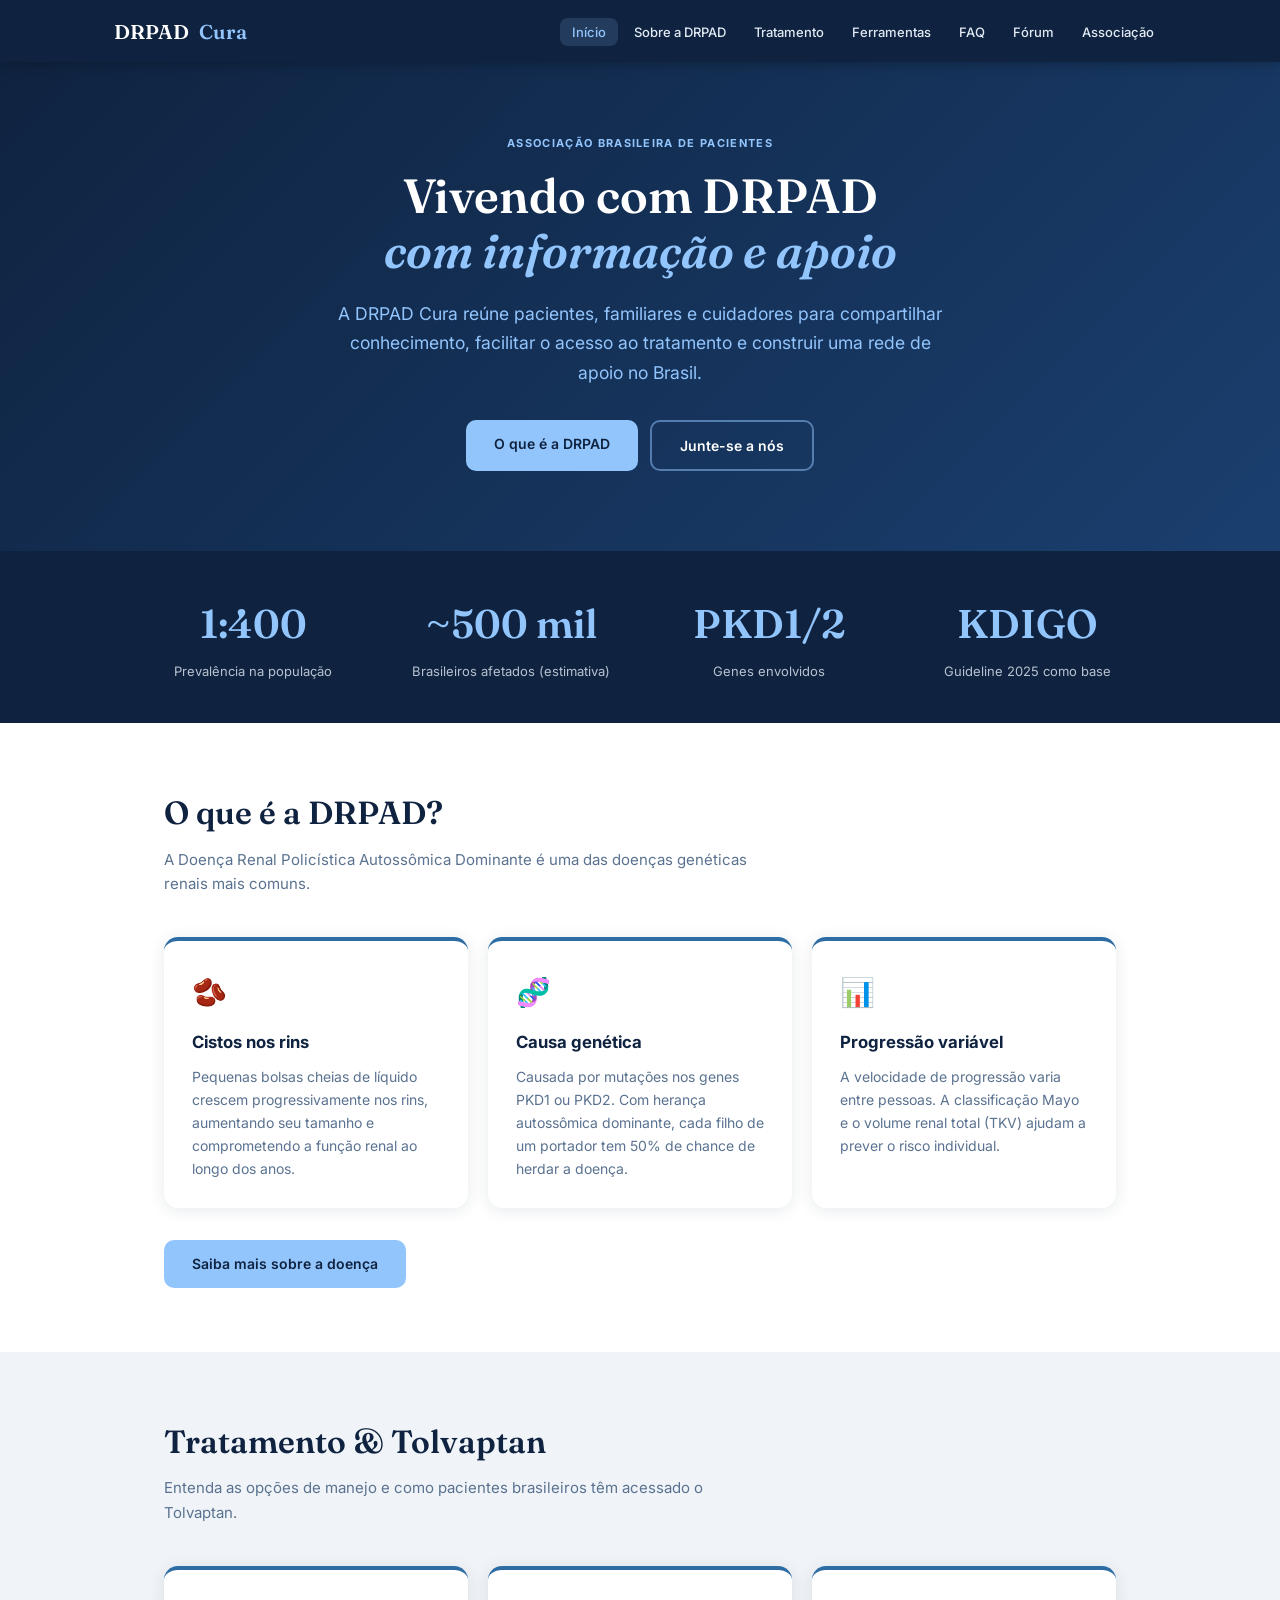
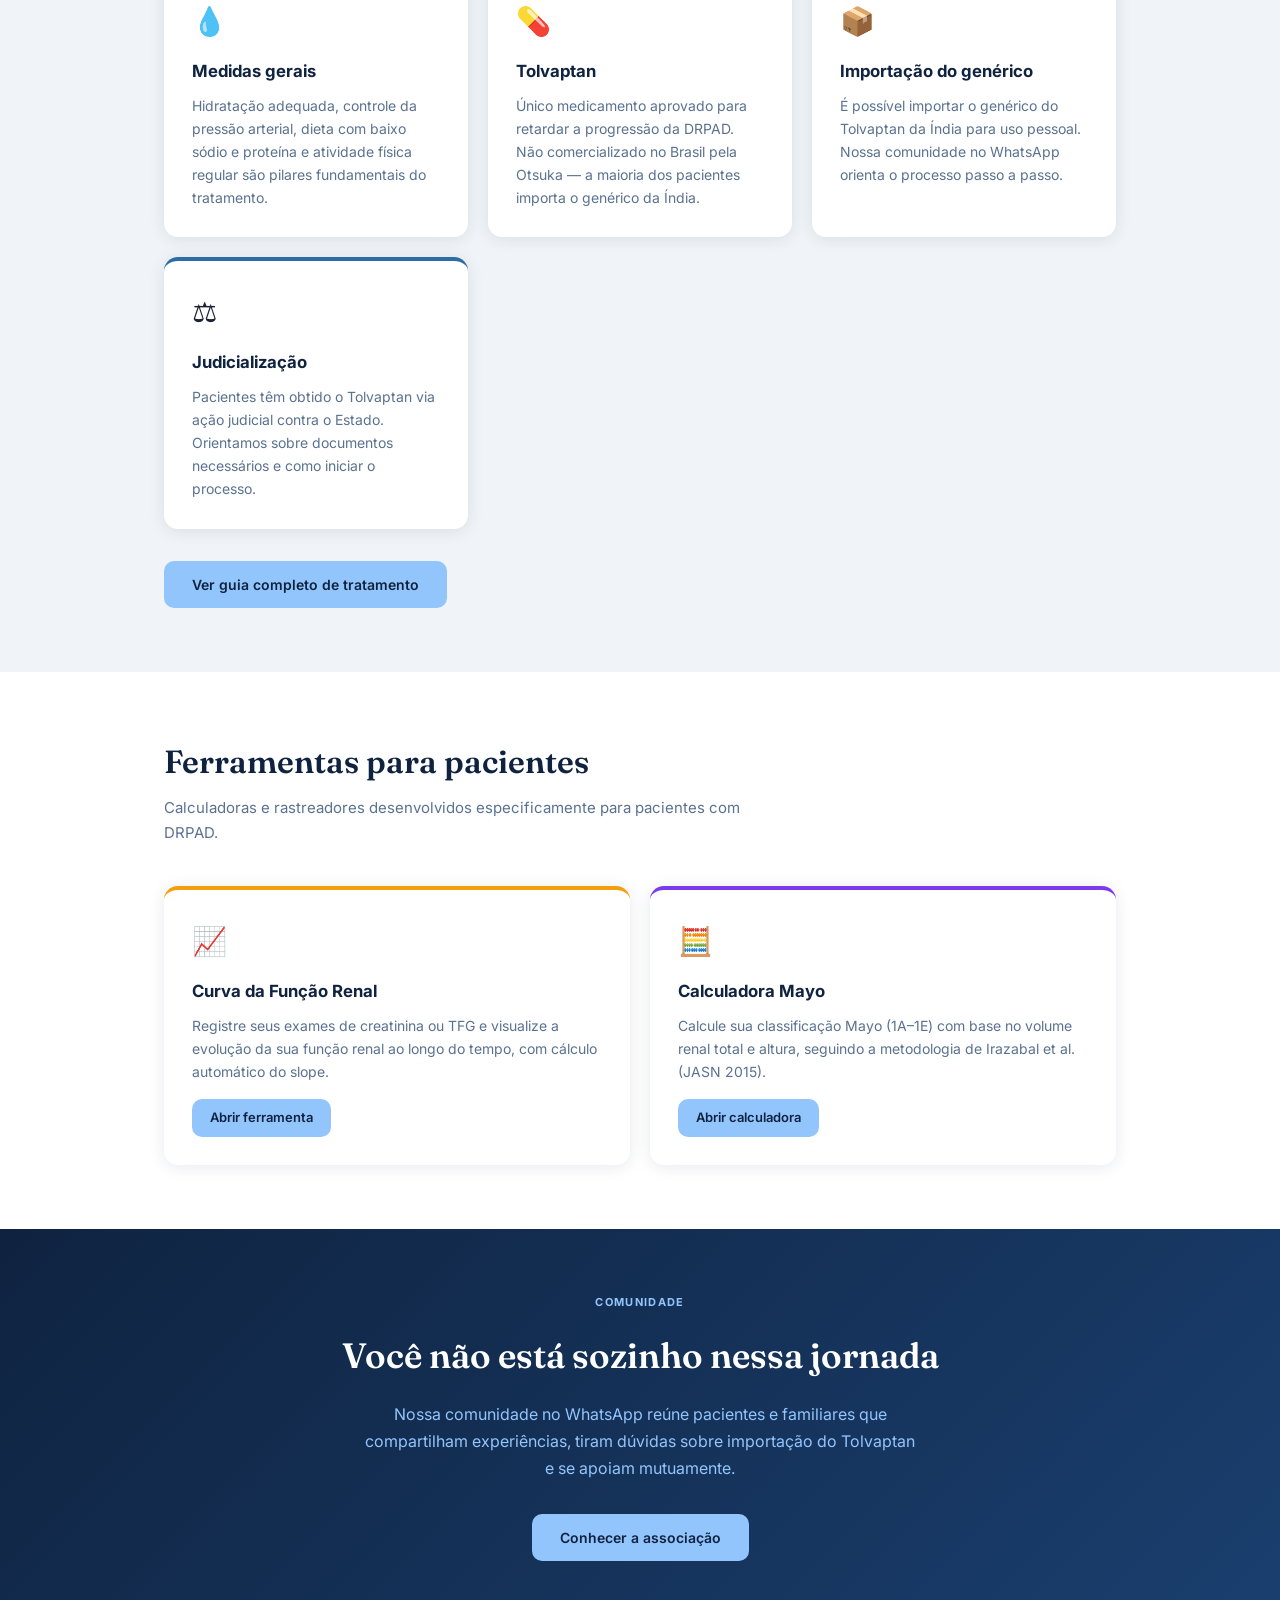
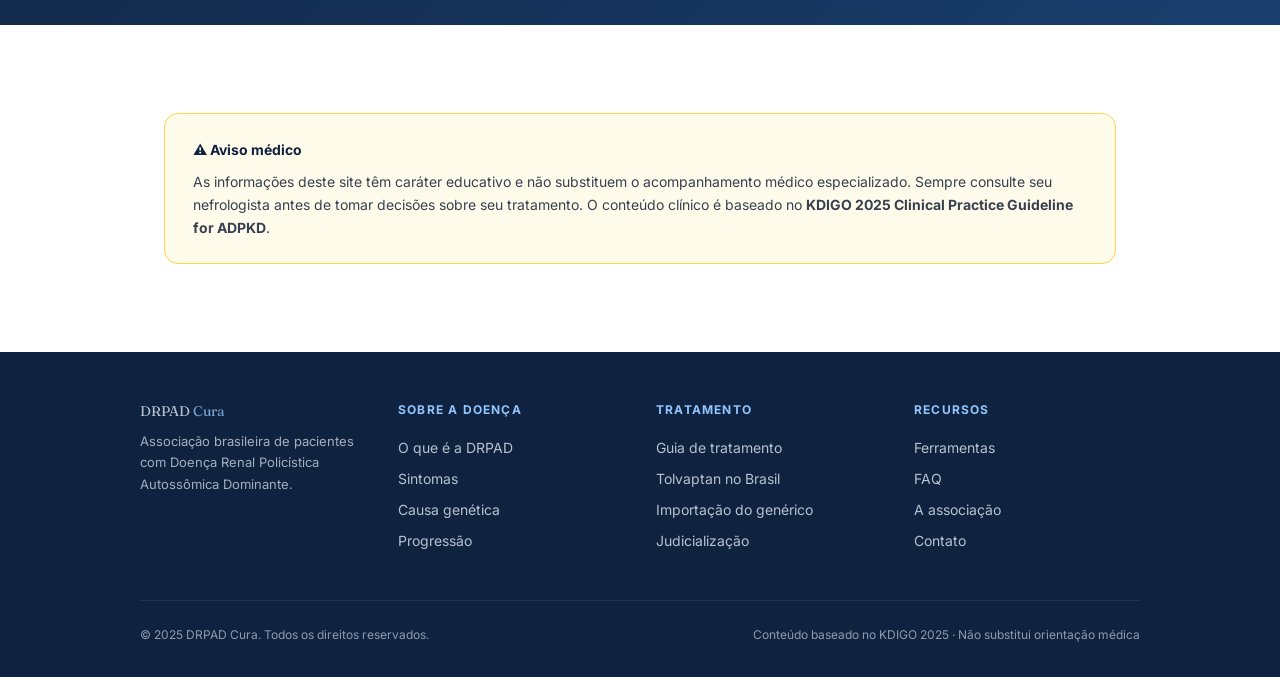
==== index.html @ ab34984b "Add files via upload" ====
<!DOCTYPE html>
<html lang="pt-BR">
<head>
  <meta charset="UTF-8">
  <meta name="viewport" content="width=device-width, initial-scale=1.0">
  <title>DRPAD Cura — Associação Brasileira de Pacientes com DRPAD</title>
  <meta name="description" content="A DRPAD Cura é uma associação de pacientes com Doença Renal Policística Autossômica Dominante. Informação, apoio e comunidade para pacientes e familiares no Brasil.">
  <link rel="stylesheet" href="css/style.css">
</head>
<body>

<nav>
  <div class="nav-inner">
    <a href="index.html" class="nav-logo">DRPAD <span>Cura</span></a>
    <button class="nav-toggle" aria-label="Menu">
      <span></span><span></span><span></span>
    </button>
    <ul class="nav-links">
      <li><a href="index.html">Início</a></li>
      <li><a href="sobre.html">Sobre a DRPAD</a></li>
      <li><a href="tratamento.html">Tratamento</a></li>
      <li><a href="ferramentas.html">Ferramentas</a></li>
      <li><a href="faq.html">FAQ</a></li>
      <li><a href="forum.html">Fórum</a></li>
      <li><a href="associacao.html">Associação</a></li>
    </ul>
  </div>
</nav>

<!-- Hero -->
<section class="hero" style="padding-bottom: 80px;">
  <div class="hero-eyebrow">Associação Brasileira de Pacientes</div>
  <h1>Vivendo com DRPAD<br><em style="font-style:italic; color: var(--sky);">com informação e apoio</em></h1>
  <p>A DRPAD Cura reúne pacientes, familiares e cuidadores para compartilhar conhecimento, facilitar o acesso ao tratamento e construir uma rede de apoio no Brasil.</p>
  <div class="hero-ctas">
    <a href="sobre.html" class="btn btn-primary">O que é a DRPAD</a>
    <a href="associacao.html" class="btn btn-outline">Junte-se a nós</a>
  </div>
</section>

<!-- Stat strip -->
<div class="stat-strip">
  <div class="stat-strip-inner">
    <div>
      <div class="stat-val">1:400</div>
      <div class="stat-label">Prevalência na população</div>
    </div>
    <div>
      <div class="stat-val">~500 mil</div>
      <div class="stat-label">Brasileiros afetados (estimativa)</div>
    </div>
    <div>
      <div class="stat-val">PKD1/2</div>
      <div class="stat-label">Genes envolvidos</div>
    </div>
    <div>
      <div class="stat-val">KDIGO</div>
      <div class="stat-label">Guideline 2025 como base</div>
    </div>
  </div>
</div>

<!-- O que é -->
<section class="section section-alt">
  <div class="container">
    <div class="section-title">O que é a DRPAD?</div>
    <p class="section-sub">A Doença Renal Policística Autossômica Dominante é uma das doenças genéticas renais mais comuns.</p>
    <div class="cards cards-3">
      <div class="card">
        <div class="card-icon">🫘</div>
        <h3>Cistos nos rins</h3>
        <p>Pequenas bolsas cheias de líquido crescem progressivamente nos rins, aumentando seu tamanho e comprometendo a função renal ao longo dos anos.</p>
      </div>
      <div class="card">
        <div class="card-icon">🧬</div>
        <h3>Causa genética</h3>
        <p>Causada por mutações nos genes PKD1 ou PKD2. Com herança autossômica dominante, cada filho de um portador tem 50% de chance de herdar a doença.</p>
      </div>
      <div class="card">
        <div class="card-icon">📊</div>
        <h3>Progressão variável</h3>
        <p>A velocidade de progressão varia entre pessoas. A classificação Mayo e o volume renal total (TKV) ajudam a prever o risco individual.</p>
      </div>
    </div>
    <div style="margin-top: 32px;">
      <a href="sobre.html" class="btn btn-primary">Saiba mais sobre a doença</a>
    </div>
  </div>
</section>

<!-- Tratamento -->
<section class="section">
  <div class="container">
    <div class="section-title">Tratamento & Tolvaptan</div>
    <p class="section-sub">Entenda as opções de manejo e como pacientes brasileiros têm acessado o Tolvaptan.</p>
    <div class="cards cards-2">
      <div class="card">
        <div class="card-icon">💧</div>
        <h3>Medidas gerais</h3>
        <p>Hidratação adequada, controle da pressão arterial, dieta com baixo sódio e proteína e atividade física regular são pilares fundamentais do tratamento.</p>
      </div>
      <div class="card">
        <div class="card-icon">💊</div>
        <h3>Tolvaptan</h3>
        <p>Único medicamento aprovado para retardar a progressão da DRPAD. Não comercializado no Brasil pela Otsuka — a maioria dos pacientes importa o genérico da Índia.</p>
      </div>
      <div class="card">
        <div class="card-icon">📦</div>
        <h3>Importação do genérico</h3>
        <p>É possível importar o genérico do Tolvaptan da Índia para uso pessoal. Nossa comunidade no WhatsApp orienta o processo passo a passo.</p>
      </div>
      <div class="card">
        <div class="card-icon">⚖️</div>
        <h3>Judicialização</h3>
        <p>Pacientes têm obtido o Tolvaptan via ação judicial contra o Estado. Orientamos sobre documentos necessários e como iniciar o processo.</p>
      </div>
    </div>
    <div style="margin-top: 32px;">
      <a href="tratamento.html" class="btn btn-primary">Ver guia completo de tratamento</a>
    </div>
  </div>
</section>

<!-- Ferramentas -->
<section class="section section-alt">
  <div class="container">
    <div class="section-title">Ferramentas para pacientes</div>
    <p class="section-sub">Calculadoras e rastreadores desenvolvidos especificamente para pacientes com DRPAD.</p>
    <div class="cards cards-2">
      <div class="card" style="border-top-color: #f59e0b;">
        <div class="card-icon">📈</div>
        <h3>Curva da Função Renal</h3>
        <p>Registre seus exames de creatinina ou TFG e visualize a evolução da sua função renal ao longo do tempo, com cálculo automático do slope.</p>
        <a href="ferramentas.html#curva-tfg" class="btn btn-primary" style="margin-top: 16px; display: inline-block; padding: 8px 18px; font-size: 13px;">Abrir ferramenta</a>
      </div>
      <div class="card" style="border-top-color: #7c3aed;">
        <div class="card-icon">🧮</div>
        <h3>Calculadora Mayo</h3>
        <p>Calcule sua classificação Mayo (1A–1E) com base no volume renal total e altura, seguindo a metodologia de Irazabal et al. (JASN 2015).</p>
        <a href="ferramentas.html#calculadora-mayo" class="btn btn-primary" style="margin-top: 16px; display: inline-block; padding: 8px 18px; font-size: 13px;">Abrir calculadora</a>
      </div>
    </div>
  </div>
</section>

<!-- CTA comunidade -->
<section class="section" style="background: linear-gradient(135deg, var(--navy) 0%, var(--blue) 100%); color: white; text-align: center;">
  <div class="container">
    <div style="font-size: 11px; font-weight: 700; letter-spacing: .12em; text-transform: uppercase; color: var(--sky); margin-bottom: 16px;">Comunidade</div>
    <h2 style="font-family:'Fraunces',serif; font-size: clamp(1.6rem,3vw,2.2rem); font-weight: 600; margin-bottom: 16px;">Você não está sozinho nessa jornada</h2>
    <p style="color: var(--sky); max-width: 560px; margin: 0 auto 32px; font-size: 1rem; line-height: 1.7;">Nossa comunidade no WhatsApp reúne pacientes e familiares que compartilham experiências, tiram dúvidas sobre importação do Tolvaptan e se apoiam mutuamente.</p>
    <a href="associacao.html" class="btn btn-primary">Conhecer a associação</a>
  </div>
</section>

<!-- Aviso importante -->
<section class="section section-alt">
  <div class="container">
    <div class="info-box warning">
      <h4>⚠️ Aviso médico</h4>
      <p>As informações deste site têm caráter educativo e não substituem o acompanhamento médico especializado. Sempre consulte seu nefrologista antes de tomar decisões sobre seu tratamento. O conteúdo clínico é baseado no <strong>KDIGO 2025 Clinical Practice Guideline for ADPKD</strong>.</p>
    </div>
  </div>
</section>

<footer>
  <div class="footer-inner">
    <div class="footer-col">
      <a href="index.html" class="footer-logo">DRPAD <span>Cura</span></a>
      <p>Associação brasileira de pacientes com Doença Renal Policística Autossômica Dominante.</p>
    </div>
    <div class="footer-col">
      <h4>Sobre a Doença</h4>
      <a href="sobre.html">O que é a DRPAD</a>
      <a href="sobre.html#sintomas">Sintomas</a>
      <a href="sobre.html#genetica">Causa genética</a>
      <a href="sobre.html#progressao">Progressão</a>
    </div>
    <div class="footer-col">
      <h4>Tratamento</h4>
      <a href="tratamento.html">Guia de tratamento</a>
      <a href="tratamento.html#tolvaptan">Tolvaptan no Brasil</a>
      <a href="tratamento.html#importacao">Importação do genérico</a>
      <a href="tratamento.html#judicializacao">Judicialização</a>
    </div>
    <div class="footer-col">
      <h4>Recursos</h4>
      <a href="ferramentas.html">Ferramentas</a>
      <a href="faq.html">FAQ</a>
      <a href="associacao.html">A associação</a>
      <a href="associacao.html#contato">Contato</a>
    </div>
  </div>
  <div class="footer-bottom">
    <span>© 2025 DRPAD Cura. Todos os direitos reservados.</span>
    <span>Conteúdo baseado no KDIGO 2025 · Não substitui orientação médica</span>
  </div>
</footer>

<script src="js/main.js"></script>
</body>
</html>
---- css/style.css ----
/* ── DRPAD Cura — Folha de estilos global ── */
@import url('https://fonts.googleapis.com/css2?family=Fraunces:ital,wght@0,300;0,600;1,300&family=Inter:wght@400;500;600;700&display=swap');

:root {
  --navy:    #0f2340;
  --blue:    #1a3f6f;
  --mid:     #2e6ca4;
  --sky:     #93c5fd;
  --light:   #e2eaf4;
  --bg:      #f0f4f8;
  --white:   #ffffff;
  --text:    #1a2332;
  --muted:   #5a7290;
  --accent:  #f59e0b;
  --green:   #16a34a;
  --red:     #dc2626;
  --radius:  14px;
  --shadow:  0 2px 16px rgba(15,35,64,.10);
}

*, *::before, *::after { box-sizing: border-box; margin: 0; padding: 0; }

html { scroll-behavior: smooth; }

body {
  font-family: 'Inter', system-ui, sans-serif;
  background: var(--bg);
  color: var(--text);
  line-height: 1.65;
  font-size: 16px;
}

/* ── Nav ── */
nav {
  background: var(--navy);
  position: sticky; top: 0; z-index: 100;
  box-shadow: 0 2px 12px rgba(0,0,0,.25);
}
.nav-inner {
  max-width: 1100px; margin: 0 auto;
  display: flex; align-items: center; justify-content: space-between;
  padding: 0 24px; height: 62px;
}
.nav-logo {
  font-family: 'Fraunces', serif;
  font-size: 1.25rem; font-weight: 600;
  color: var(--white); text-decoration: none;
  display: flex; align-items: center; gap: 10px;
}
.nav-logo span { color: var(--sky); }
.nav-links { display: flex; gap: 4px; list-style: none; }
.nav-links a {
  color: var(--light); text-decoration: none;
  font-size: 13px; font-weight: 500;
  padding: 6px 12px; border-radius: 8px;
  transition: background .15s, color .15s;
}
.nav-links a:hover, .nav-links a.active {
  background: rgba(147,197,253,.15); color: var(--sky);
}
.nav-toggle { display: none; background: none; border: none; cursor: pointer; padding: 4px; }
.nav-toggle span {
  display: block; width: 24px; height: 2px;
  background: var(--white); margin: 5px 0;
  transition: all .2s;
}

/* ── Page hero ── */
.hero {
  background: linear-gradient(135deg, var(--navy) 0%, var(--blue) 100%);
  color: var(--white);
  padding: 72px 24px 64px;
  text-align: center;
}
.hero-eyebrow {
  font-size: 11px; font-weight: 700;
  letter-spacing: .12em; text-transform: uppercase;
  color: var(--sky); margin-bottom: 16px;
}
.hero h1 {
  font-family: 'Fraunces', serif;
  font-size: clamp(2rem, 5vw, 3rem);
  font-weight: 600; line-height: 1.15;
  margin-bottom: 20px;
}
.hero p {
  font-size: 1.1rem; color: var(--sky);
  max-width: 620px; margin: 0 auto 32px;
  line-height: 1.7;
}
.hero-ctas { display: flex; gap: 12px; justify-content: center; flex-wrap: wrap; }

/* ── Buttons ── */
.btn {
  display: inline-block; text-decoration: none;
  padding: 12px 28px; border-radius: 10px;
  font-size: 14px; font-weight: 600;
  transition: transform .15s, box-shadow .15s;
  cursor: pointer; border: none;
}
.btn:hover { transform: translateY(-2px); box-shadow: 0 6px 20px rgba(0,0,0,.18); }
.btn-primary { background: var(--sky); color: var(--navy); }
.btn-outline { background: transparent; color: var(--white); border: 2px solid rgba(147,197,253,.5); }
.btn-outline:hover { border-color: var(--sky); color: var(--sky); }

/* ── Container ── */
.container { max-width: 1000px; margin: 0 auto; padding: 0 24px; }
.section { padding: 64px 0; }
.section-alt { background: var(--white); }

/* ── Section title ── */
.section-title {
  font-family: 'Fraunces', serif;
  font-size: clamp(1.5rem, 3vw, 2rem);
  font-weight: 600; color: var(--navy);
  margin-bottom: 8px;
}
.section-sub {
  color: var(--muted); font-size: 15px;
  margin-bottom: 40px; max-width: 600px;
}

/* ── Cards grid ── */
.cards { display: grid; gap: 20px; }
.cards-2 { grid-template-columns: repeat(auto-fit, minmax(280px, 1fr)); }
.cards-3 { grid-template-columns: repeat(auto-fit, minmax(260px, 1fr)); }

.card {
  background: var(--white); border-radius: var(--radius);
  padding: 28px; box-shadow: var(--shadow);
  border-top: 4px solid var(--mid);
  transition: transform .15s, box-shadow .15s;
}
.card:hover { transform: translateY(-3px); box-shadow: 0 8px 28px rgba(15,35,64,.13); }
.card-icon { font-size: 28px; margin-bottom: 14px; }
.card h3 { font-size: 1.05rem; font-weight: 700; color: var(--navy); margin-bottom: 8px; }
.card p { font-size: 14px; color: var(--muted); line-height: 1.65; }

/* ── Info box ── */
.info-box {
  background: #eff6ff; border: 1.5px solid #bfdbfe;
  border-radius: var(--radius); padding: 24px 28px;
  margin: 24px 0;
}
.info-box.warning { background: #fffbeb; border-color: #fcd34d; }
.info-box.success { background: #f0fdf4; border-color: #86efac; }
.info-box h4 { font-size: 14px; font-weight: 700; color: var(--navy); margin-bottom: 8px; }
.info-box p, .info-box li { font-size: 14px; color: #374151; line-height: 1.65; }
.info-box ul { padding-left: 20px; }
.info-box li { margin-bottom: 4px; }

/* ── Prose ── */
.prose h2 {
  font-family: 'Fraunces', serif;
  font-size: 1.4rem; color: var(--navy);
  margin: 40px 0 12px; font-weight: 600;
}
.prose h3 { font-size: 1.05rem; font-weight: 700; color: var(--navy); margin: 28px 0 8px; }
.prose p { font-size: 15px; color: #374151; margin-bottom: 16px; line-height: 1.75; }
.prose ul, .prose ol { padding-left: 24px; margin-bottom: 16px; }
.prose li { font-size: 15px; color: #374151; margin-bottom: 6px; line-height: 1.65; }
.prose a { color: var(--mid); }
.prose strong { color: var(--navy); }

/* ── Badge ── */
.badge {
  display: inline-block; padding: 3px 10px; border-radius: 20px;
  font-size: 11px; font-weight: 700; letter-spacing: .06em;
  text-transform: uppercase; margin-left: 6px;
}
.badge-tech { background: #e0e7ff; color: #3730a3; }
.badge-kdigo { background: #fef9c3; color: #713f12; }

/* ── Iframe container ── */
.iframe-wrap {
  border-radius: var(--radius); overflow: hidden;
  box-shadow: var(--shadow); border: 1.5px solid var(--light);
  margin: 24px 0;
}
.iframe-wrap iframe { display: block; width: 100%; border: none; }

/* ── FAQ ── */
.faq-item {
  background: var(--white); border-radius: var(--radius);
  box-shadow: var(--shadow); margin-bottom: 12px;
  overflow: hidden;
}
.faq-q {
  width: 100%; background: none; border: none; cursor: pointer;
  padding: 20px 24px; text-align: left;
  display: flex; justify-content: space-between; align-items: center;
  font-size: 15px; font-weight: 600; color: var(--navy);
  gap: 12px;
}
.faq-q:hover { background: var(--bg); }
.faq-icon { font-size: 20px; color: var(--mid); flex-shrink: 0; transition: transform .2s; }
.faq-a {
  padding: 0 24px; max-height: 0; overflow: hidden;
  transition: max-height .3s ease, padding .3s;
  font-size: 14px; color: #374151; line-height: 1.75;
}
.faq-item.open .faq-a { max-height: 400px; padding: 0 24px 20px; }
.faq-item.open .faq-icon { transform: rotate(45deg); }

/* ── Contact form ── */
.form-group { margin-bottom: 18px; }
.form-group label { display: block; font-size: 13px; font-weight: 600; color: var(--muted); margin-bottom: 6px; }
.form-group input, .form-group textarea, .form-group select {
  width: 100%; padding: 10px 14px;
  border: 1.5px solid var(--light); border-radius: 10px;
  font-size: 14px; color: var(--text); background: var(--white);
  font-family: inherit; outline: none;
  transition: border-color .15s;
}
.form-group input:focus, .form-group textarea:focus { border-color: var(--mid); }
.form-group textarea { resize: vertical; min-height: 120px; }

/* ── Footer ── */
footer {
  background: var(--navy); color: var(--light);
  padding: 48px 24px 32px;
}
.footer-inner {
  max-width: 1000px; margin: 0 auto;
  display: grid; grid-template-columns: repeat(auto-fit, minmax(200px,1fr));
  gap: 32px; margin-bottom: 40px;
}
.footer-col h4 {
  font-size: 12px; font-weight: 700; letter-spacing: .1em;
  text-transform: uppercase; color: var(--sky); margin-bottom: 16px;
}
.footer-col a {
  display: block; color: var(--light); text-decoration: none;
  font-size: 14px; margin-bottom: 8px; opacity: .8;
  transition: opacity .15s;
}
.footer-col a:hover { opacity: 1; color: var(--sky); }
.footer-col p { font-size: 13px; opacity: .7; line-height: 1.65; }
.footer-bottom {
  max-width: 1000px; margin: 0 auto;
  border-top: 1px solid rgba(147,197,253,.15);
  padding-top: 24px;
  display: flex; justify-content: space-between; align-items: center;
  flex-wrap: wrap; gap: 12px;
  font-size: 12px; opacity: .6;
}
.footer-logo {
  font-family: 'Fraunces', serif; font-size: 1.1rem;
  color: var(--white); margin-bottom: 10px; display: block;
}
.footer-logo span { color: var(--sky); }

/* ── Stat strip ── */
.stat-strip {
  background: var(--navy); color: var(--white);
  padding: 40px 24px;
}
.stat-strip-inner {
  max-width: 1000px; margin: 0 auto;
  display: grid; grid-template-columns: repeat(auto-fit, minmax(160px,1fr));
  gap: 32px; text-align: center;
}
.stat-val { font-family: 'Fraunces', serif; font-size: 2.5rem; font-weight: 600; color: var(--sky); }
.stat-label { font-size: 13px; color: var(--light); opacity: .8; margin-top: 4px; }

/* ── Responsive ── */
@media (max-width: 700px) {
  .nav-links { display: none; flex-direction: column; position: absolute; top: 62px; left: 0; right: 0; background: var(--navy); padding: 16px; gap: 4px; }
  .nav-links.open { display: flex; }
  .nav-toggle { display: block; }
  .hero { padding: 48px 20px 40px; }
  .section { padding: 48px 0; }
  .footer-bottom { flex-direction: column; text-align: center; }
}
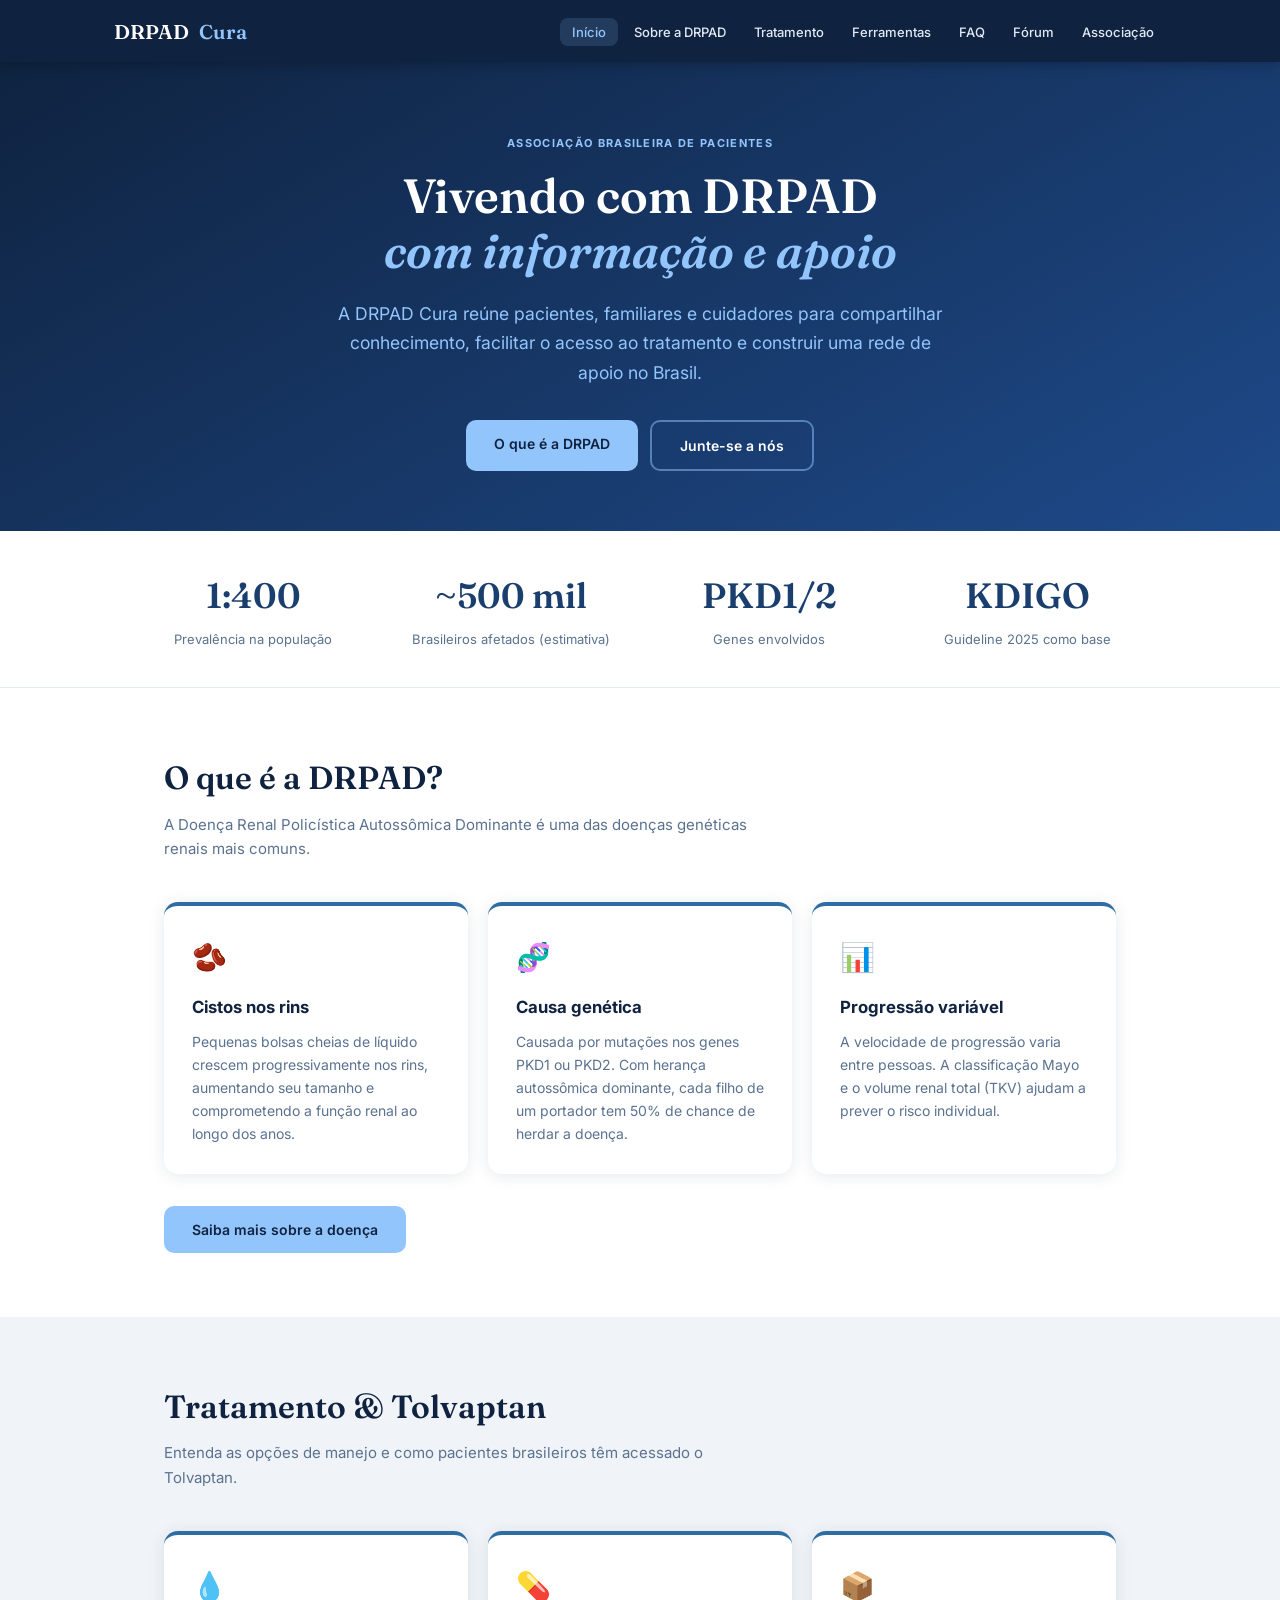
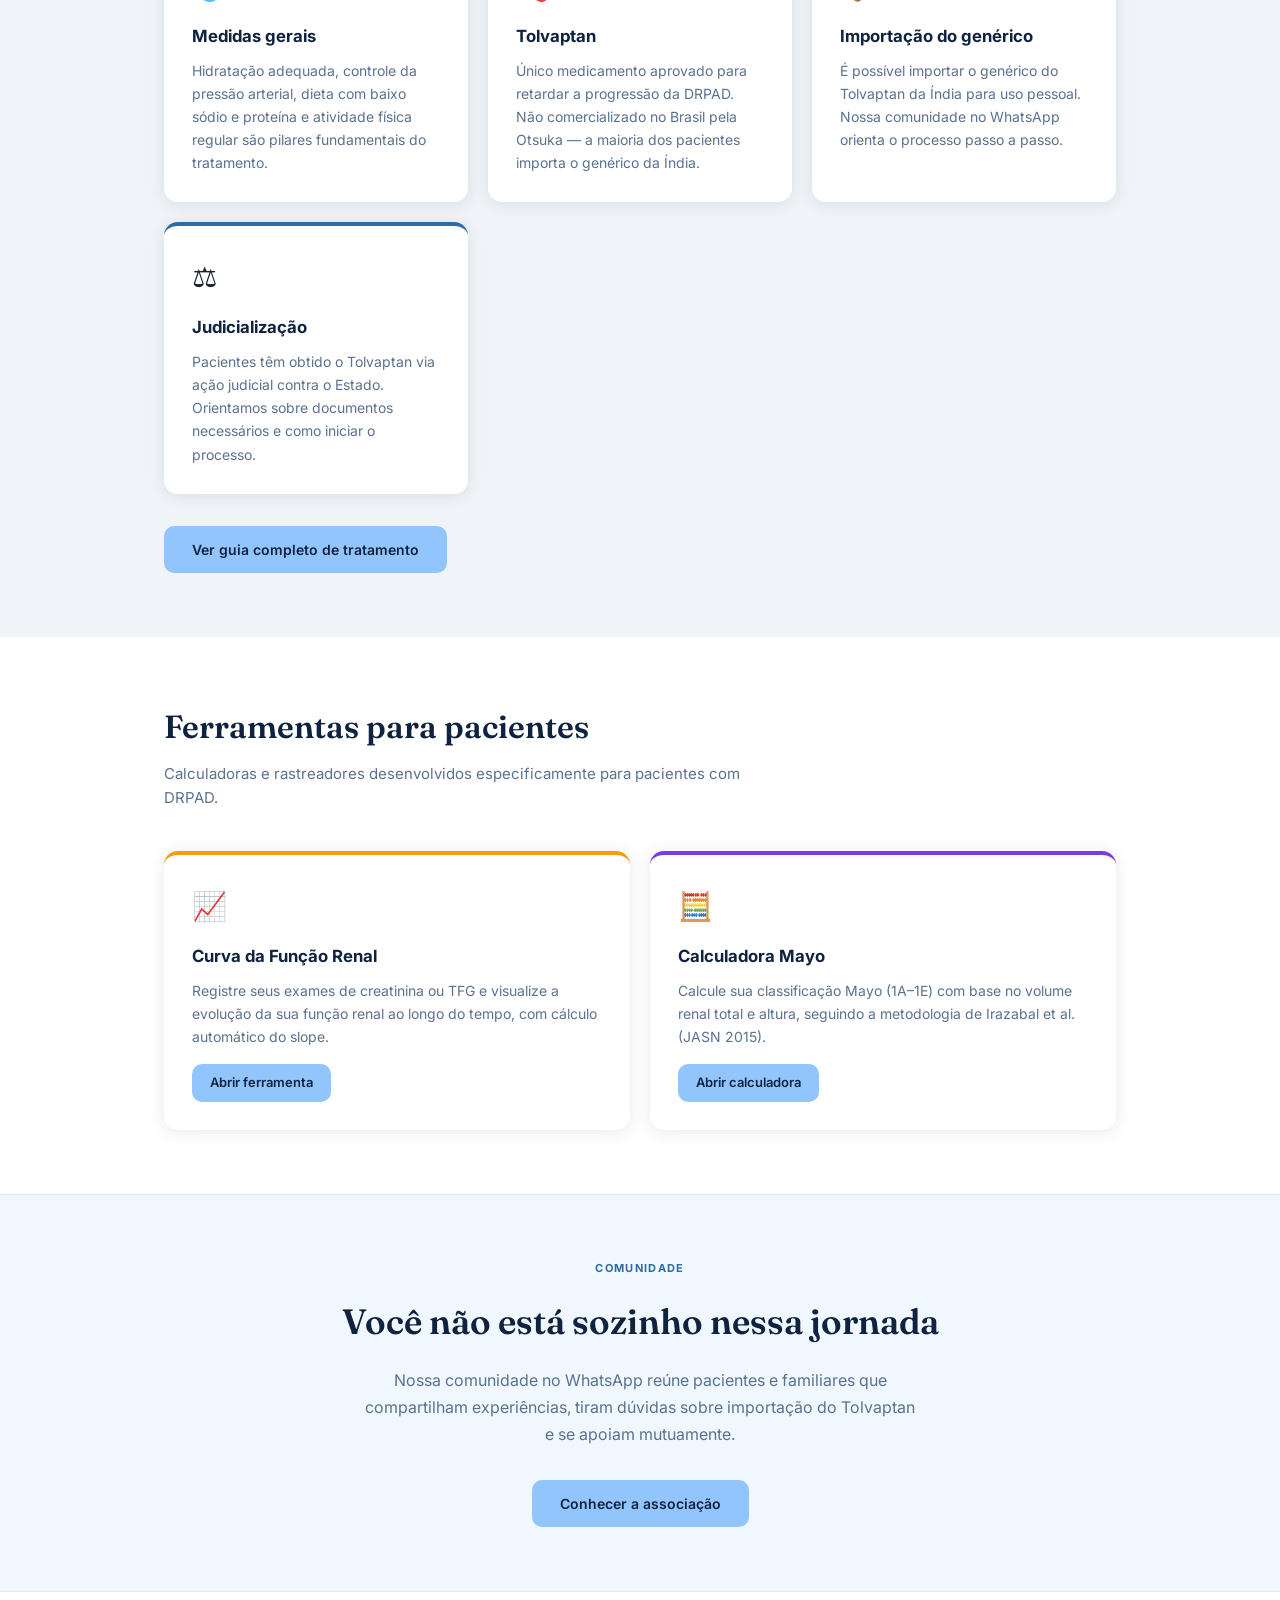
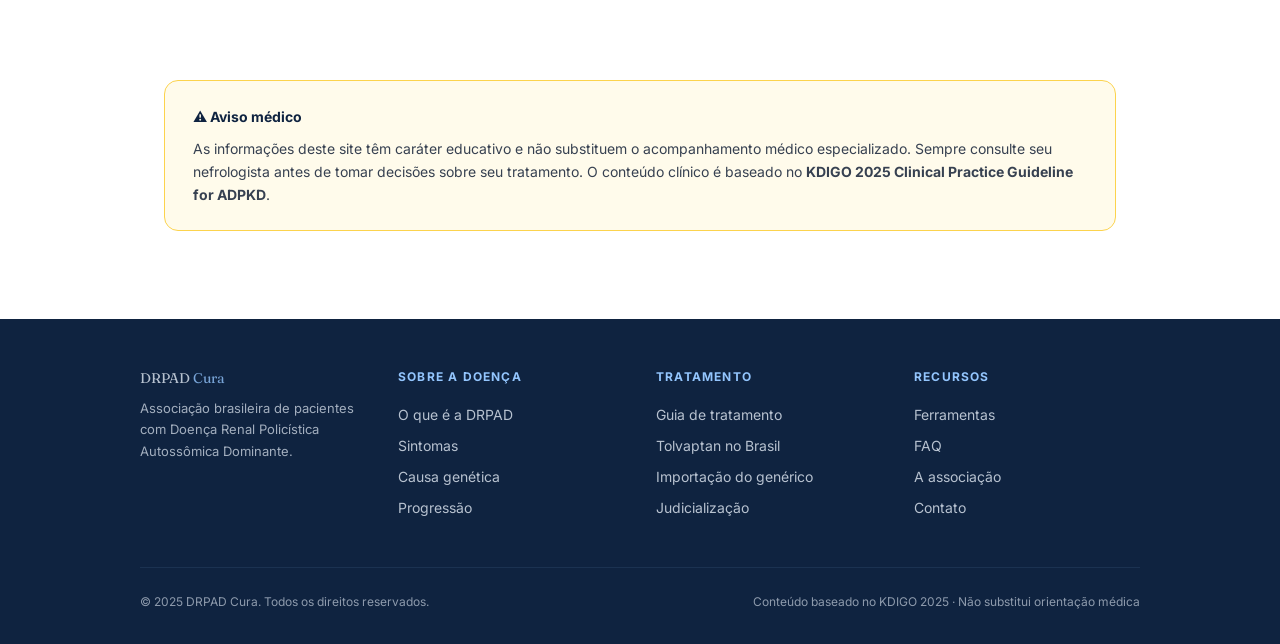
==== commit 0b444a44: "Add files via upload" ====
--- a/index.html
+++ b/index.html
@@ -2,6 +2,8 @@
 <html lang="pt-BR">
 <head>
   <meta charset="UTF-8">
+  <link rel="icon" href="data:image/svg+xml,<svg xmlns='http://www.w3.org/2000/svg' viewBox='0 0 100 100'><text y='.9em' font-size='90'>❤️</text></svg>">
+  <link rel="icon" href="data:image/svg+xml,<svg xmlns='http://www.w3.org/2000/svg' viewBox='0 0 100 100'><text y='.9em' font-size='90'>❤️</text></svg>">
   <meta name="viewport" content="width=device-width, initial-scale=1.0">
   <title>DRPAD Cura — Associação Brasileira de Pacientes com DRPAD</title>
   <meta name="description" content="A DRPAD Cura é uma associação de pacientes com Doença Renal Policística Autossômica Dominante. Informação, apoio e comunidade para pacientes e familiares no Brasil.">
@@ -28,7 +30,7 @@
 </nav>
 
 <!-- Hero -->
-<section class="hero" style="padding-bottom: 80px;">
+<section class="hero" style="padding-bottom: 60px; background: linear-gradient(150deg, #0f2340 0%, #1e4a8a 100%);">
   <div class="hero-eyebrow">Associação Brasileira de Pacientes</div>
   <h1>Vivendo com DRPAD<br><em style="font-style:italic; color: var(--sky);">com informação e apoio</em></h1>
   <p>A DRPAD Cura reúne pacientes, familiares e cuidadores para compartilhar conhecimento, facilitar o acesso ao tratamento e construir uma rede de apoio no Brasil.</p>
@@ -39,23 +41,23 @@
 </section>
 
 <!-- Stat strip -->
-<div class="stat-strip">
+<div style="background: white; border-bottom: 1px solid var(--light); padding: 36px 24px;">
   <div class="stat-strip-inner">
-    <div>
-      <div class="stat-val">1:400</div>
-      <div class="stat-label">Prevalência na população</div>
-    </div>
-    <div>
-      <div class="stat-val">~500 mil</div>
-      <div class="stat-label">Brasileiros afetados (estimativa)</div>
-    </div>
-    <div>
-      <div class="stat-val">PKD1/2</div>
-      <div class="stat-label">Genes envolvidos</div>
-    </div>
-    <div>
-      <div class="stat-val">KDIGO</div>
-      <div class="stat-label">Guideline 2025 como base</div>
+    <div style="text-align:center;">
+      <div style="font-family:'Fraunces',serif; font-size:2.2rem; font-weight:600; color:var(--blue);">1:400</div>
+      <div style="font-size:13px; color:var(--muted); margin-top:4px;">Prevalência na população</div>
+    </div>
+    <div style="text-align:center;">
+      <div style="font-family:'Fraunces',serif; font-size:2.2rem; font-weight:600; color:var(--blue);">~500 mil</div>
+      <div style="font-size:13px; color:var(--muted); margin-top:4px;">Brasileiros afetados (estimativa)</div>
+    </div>
+    <div style="text-align:center;">
+      <div style="font-family:'Fraunces',serif; font-size:2.2rem; font-weight:600; color:var(--blue);">PKD1/2</div>
+      <div style="font-size:13px; color:var(--muted); margin-top:4px;">Genes envolvidos</div>
+    </div>
+    <div style="text-align:center;">
+      <div style="font-family:'Fraunces',serif; font-size:2.2rem; font-weight:600; color:var(--blue);">KDIGO</div>
+      <div style="font-size:13px; color:var(--muted); margin-top:4px;">Guideline 2025 como base</div>
     </div>
   </div>
 </div>
@@ -144,11 +146,11 @@
 </section>
 
 <!-- CTA comunidade -->
-<section class="section" style="background: linear-gradient(135deg, var(--navy) 0%, var(--blue) 100%); color: white; text-align: center;">
-  <div class="container">
-    <div style="font-size: 11px; font-weight: 700; letter-spacing: .12em; text-transform: uppercase; color: var(--sky); margin-bottom: 16px;">Comunidade</div>
-    <h2 style="font-family:'Fraunces',serif; font-size: clamp(1.6rem,3vw,2.2rem); font-weight: 600; margin-bottom: 16px;">Você não está sozinho nessa jornada</h2>
-    <p style="color: var(--sky); max-width: 560px; margin: 0 auto 32px; font-size: 1rem; line-height: 1.7;">Nossa comunidade no WhatsApp reúne pacientes e familiares que compartilham experiências, tiram dúvidas sobre importação do Tolvaptan e se apoiam mutuamente.</p>
+<section class="section" style="background: #f0f7ff; border-top: 1px solid #dbeafe; border-bottom: 1px solid #dbeafe; text-align: center;">
+  <div class="container">
+    <div style="font-size: 11px; font-weight: 700; letter-spacing: .12em; text-transform: uppercase; color: var(--mid); margin-bottom: 16px;">Comunidade</div>
+    <h2 style="font-family:'Fraunces',serif; font-size: clamp(1.6rem,3vw,2.2rem); font-weight: 600; margin-bottom: 16px; color: var(--navy);">Você não está sozinho nessa jornada</h2>
+    <p style="color: var(--muted); max-width: 560px; margin: 0 auto 32px; font-size: 1rem; line-height: 1.7;">Nossa comunidade no WhatsApp reúne pacientes e familiares que compartilham experiências, tiram dúvidas sobre importação do Tolvaptan e se apoiam mutuamente.</p>
     <a href="associacao.html" class="btn btn-primary">Conhecer a associação</a>
   </div>
 </section>
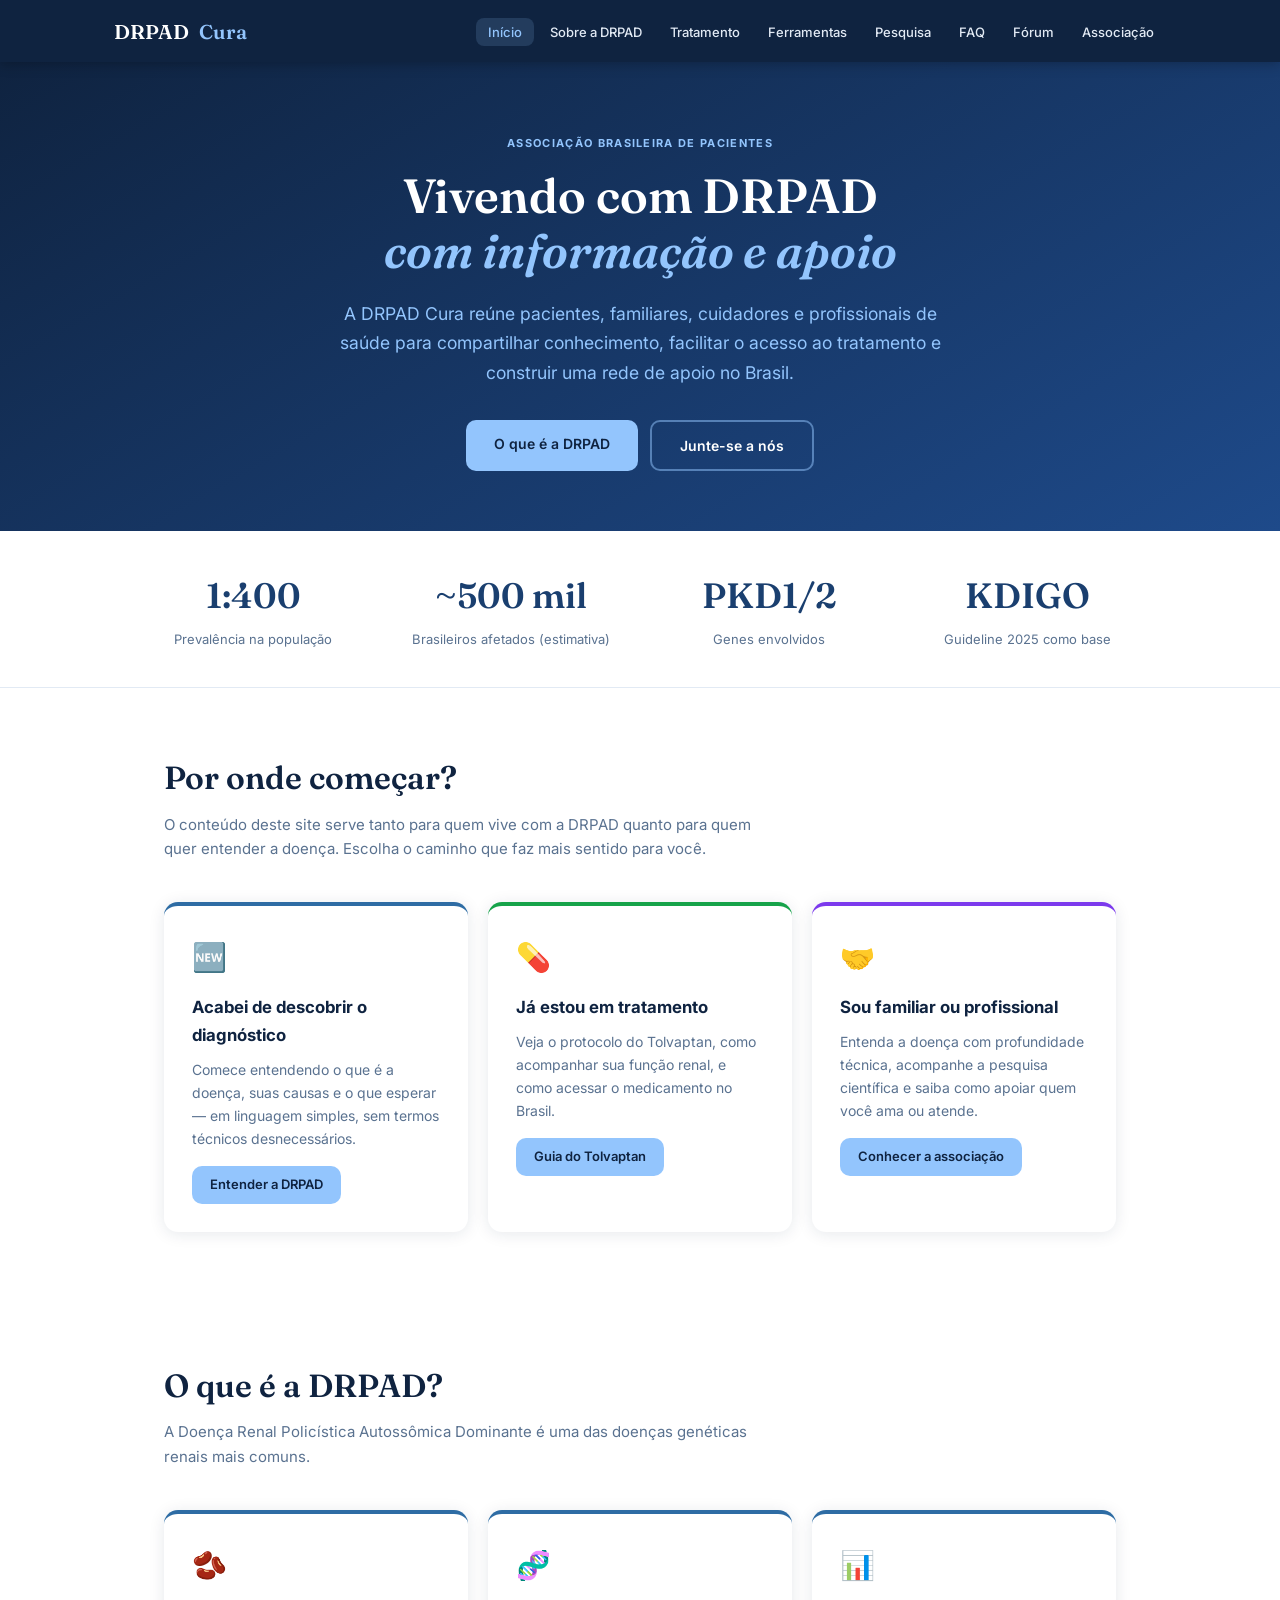
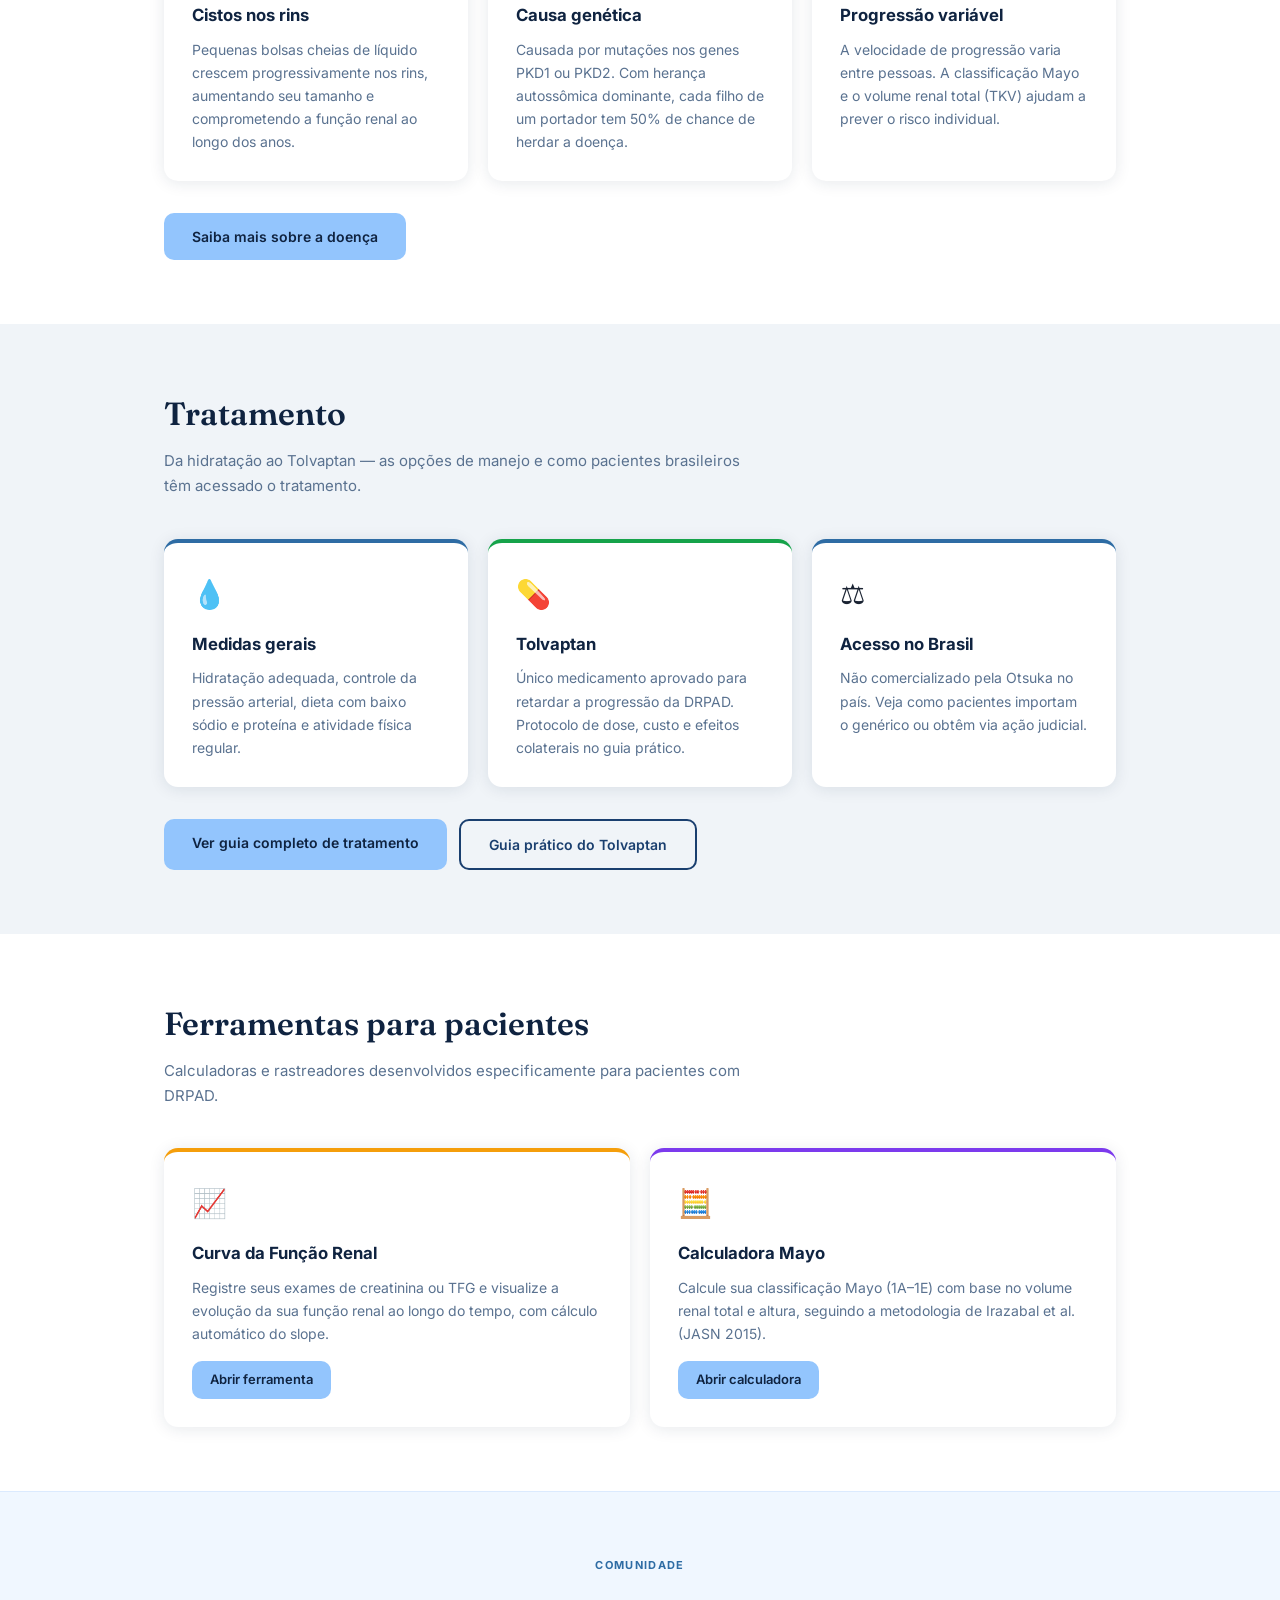
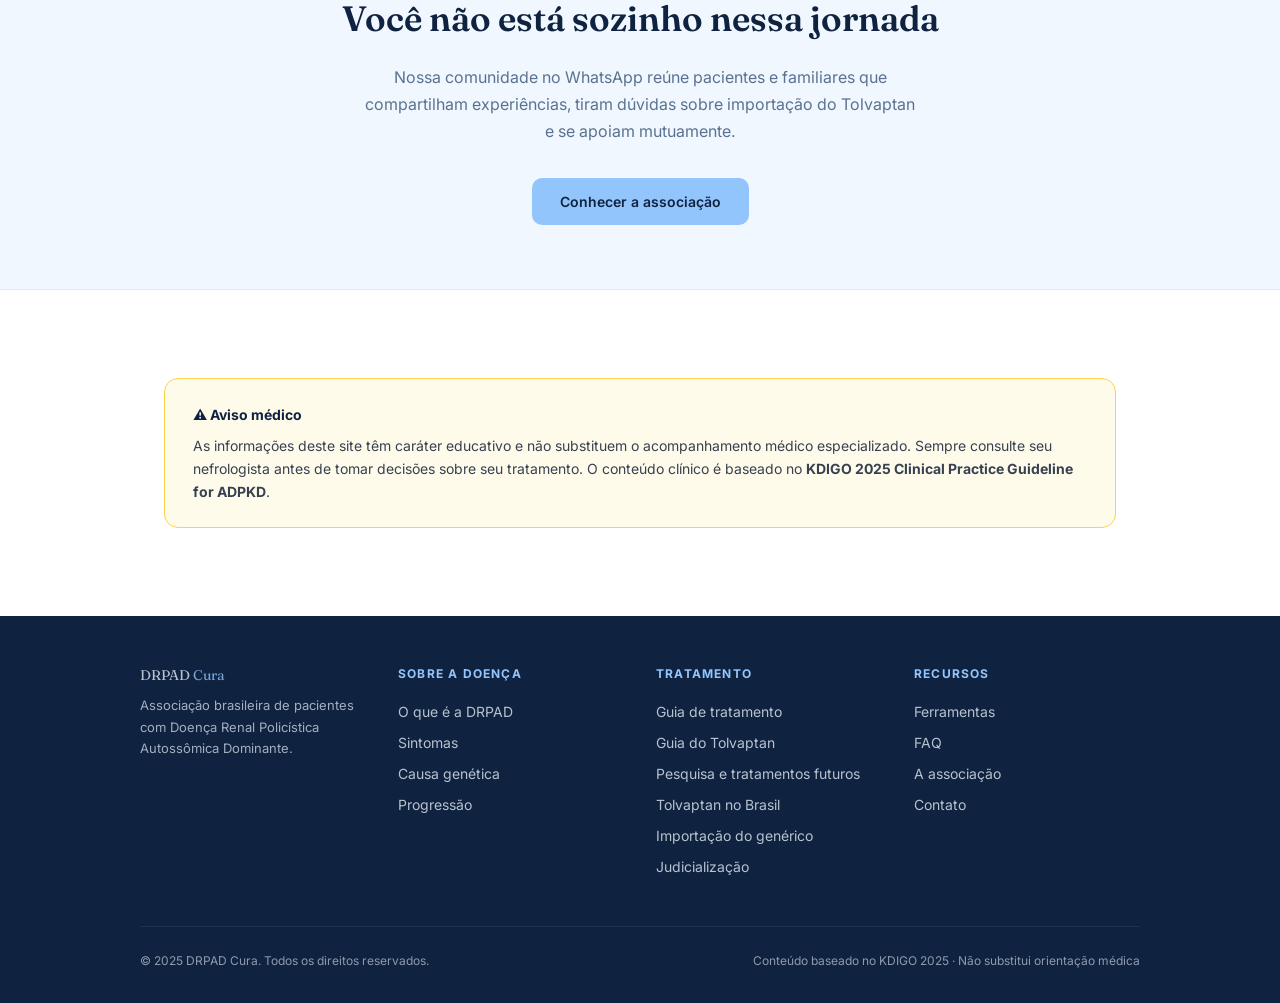
==== commit 6c039ea7: "Add files via upload" ====
--- a/index.html
+++ b/index.html
@@ -22,6 +22,7 @@
       <li><a href="sobre.html">Sobre a DRPAD</a></li>
       <li><a href="tratamento.html">Tratamento</a></li>
       <li><a href="ferramentas.html">Ferramentas</a></li>
+      <li><a href="pesquisa.html">Pesquisa</a></li>
       <li><a href="faq.html">FAQ</a></li>
       <li><a href="forum.html">Fórum</a></li>
       <li><a href="associacao.html">Associação</a></li>
@@ -33,7 +34,7 @@
 <section class="hero" style="padding-bottom: 60px; background: linear-gradient(150deg, #0f2340 0%, #1e4a8a 100%);">
   <div class="hero-eyebrow">Associação Brasileira de Pacientes</div>
   <h1>Vivendo com DRPAD<br><em style="font-style:italic; color: var(--sky);">com informação e apoio</em></h1>
-  <p>A DRPAD Cura reúne pacientes, familiares e cuidadores para compartilhar conhecimento, facilitar o acesso ao tratamento e construir uma rede de apoio no Brasil.</p>
+  <p>A DRPAD Cura reúne pacientes, familiares, cuidadores e profissionais de saúde para compartilhar conhecimento, facilitar o acesso ao tratamento e construir uma rede de apoio no Brasil.</p>
   <div class="hero-ctas">
     <a href="sobre.html" class="btn btn-primary">O que é a DRPAD</a>
     <a href="associacao.html" class="btn btn-outline">Junte-se a nós</a>
@@ -62,6 +63,34 @@
   </div>
 </div>
 
+<!-- Por onde começar -->
+<section class="section section-alt">
+  <div class="container">
+    <div class="section-title">Por onde começar?</div>
+    <p class="section-sub">O conteúdo deste site serve tanto para quem vive com a DRPAD quanto para quem quer entender a doença. Escolha o caminho que faz mais sentido para você.</p>
+    <div class="cards cards-3">
+      <div class="card" style="border-top-color: #2e6ca4;">
+        <div class="card-icon">🆕</div>
+        <h3>Acabei de descobrir o diagnóstico</h3>
+        <p>Comece entendendo o que é a doença, suas causas e o que esperar — em linguagem simples, sem termos técnicos desnecessários.</p>
+        <a href="sobre.html" class="btn btn-primary" style="margin-top: 16px; display: inline-block; padding: 8px 18px; font-size: 13px;">Entender a DRPAD</a>
+      </div>
+      <div class="card" style="border-top-color: #16a34a;">
+        <div class="card-icon">💊</div>
+        <h3>Já estou em tratamento</h3>
+        <p>Veja o protocolo do Tolvaptan, como acompanhar sua função renal, e como acessar o medicamento no Brasil.</p>
+        <a href="guia-tolvaptan.html" class="btn btn-primary" style="margin-top: 16px; display: inline-block; padding: 8px 18px; font-size: 13px;">Guia do Tolvaptan</a>
+      </div>
+      <div class="card" style="border-top-color: #7c3aed;">
+        <div class="card-icon">🤝</div>
+        <h3>Sou familiar ou profissional</h3>
+        <p>Entenda a doença com profundidade técnica, acompanhe a pesquisa científica e saiba como apoiar quem você ama ou atende.</p>
+        <a href="associacao.html" class="btn btn-primary" style="margin-top: 16px; display: inline-block; padding: 8px 18px; font-size: 13px;">Conhecer a associação</a>
+      </div>
+    </div>
+  </div>
+</section>
+
 <!-- O que é -->
 <section class="section section-alt">
   <div class="container">
@@ -93,32 +122,28 @@
 <!-- Tratamento -->
 <section class="section">
   <div class="container">
-    <div class="section-title">Tratamento & Tolvaptan</div>
-    <p class="section-sub">Entenda as opções de manejo e como pacientes brasileiros têm acessado o Tolvaptan.</p>
-    <div class="cards cards-2">
+    <div class="section-title">Tratamento</div>
+    <p class="section-sub">Da hidratação ao Tolvaptan — as opções de manejo e como pacientes brasileiros têm acessado o tratamento.</p>
+    <div class="cards cards-3">
       <div class="card">
         <div class="card-icon">💧</div>
         <h3>Medidas gerais</h3>
-        <p>Hidratação adequada, controle da pressão arterial, dieta com baixo sódio e proteína e atividade física regular são pilares fundamentais do tratamento.</p>
-      </div>
-      <div class="card">
+        <p>Hidratação adequada, controle da pressão arterial, dieta com baixo sódio e proteína e atividade física regular.</p>
+      </div>
+      <div class="card" style="border-top-color: #16a34a;">
         <div class="card-icon">💊</div>
         <h3>Tolvaptan</h3>
-        <p>Único medicamento aprovado para retardar a progressão da DRPAD. Não comercializado no Brasil pela Otsuka — a maioria dos pacientes importa o genérico da Índia.</p>
-      </div>
-      <div class="card">
-        <div class="card-icon">📦</div>
-        <h3>Importação do genérico</h3>
-        <p>É possível importar o genérico do Tolvaptan da Índia para uso pessoal. Nossa comunidade no WhatsApp orienta o processo passo a passo.</p>
+        <p>Único medicamento aprovado para retardar a progressão da DRPAD. Protocolo de dose, custo e efeitos colaterais no guia prático.</p>
       </div>
       <div class="card">
         <div class="card-icon">⚖️</div>
-        <h3>Judicialização</h3>
-        <p>Pacientes têm obtido o Tolvaptan via ação judicial contra o Estado. Orientamos sobre documentos necessários e como iniciar o processo.</p>
-      </div>
-    </div>
-    <div style="margin-top: 32px;">
+        <h3>Acesso no Brasil</h3>
+        <p>Não comercializado pela Otsuka no país. Veja como pacientes importam o genérico ou obtêm via ação judicial.</p>
+      </div>
+    </div>
+    <div style="margin-top: 32px; display:flex; gap:12px; flex-wrap:wrap;">
       <a href="tratamento.html" class="btn btn-primary">Ver guia completo de tratamento</a>
+      <a href="guia-tolvaptan.html" class="btn btn-outline" style="color: var(--blue); border-color: var(--blue);">Guia prático do Tolvaptan</a>
     </div>
   </div>
 </section>
@@ -181,6 +206,8 @@
     <div class="footer-col">
       <h4>Tratamento</h4>
       <a href="tratamento.html">Guia de tratamento</a>
+      <a href="guia-tolvaptan.html">Guia do Tolvaptan</a>
+      <a href="pesquisa.html">Pesquisa e tratamentos futuros</a>
       <a href="tratamento.html#tolvaptan">Tolvaptan no Brasil</a>
       <a href="tratamento.html#importacao">Importação do genérico</a>
       <a href="tratamento.html#judicializacao">Judicialização</a>
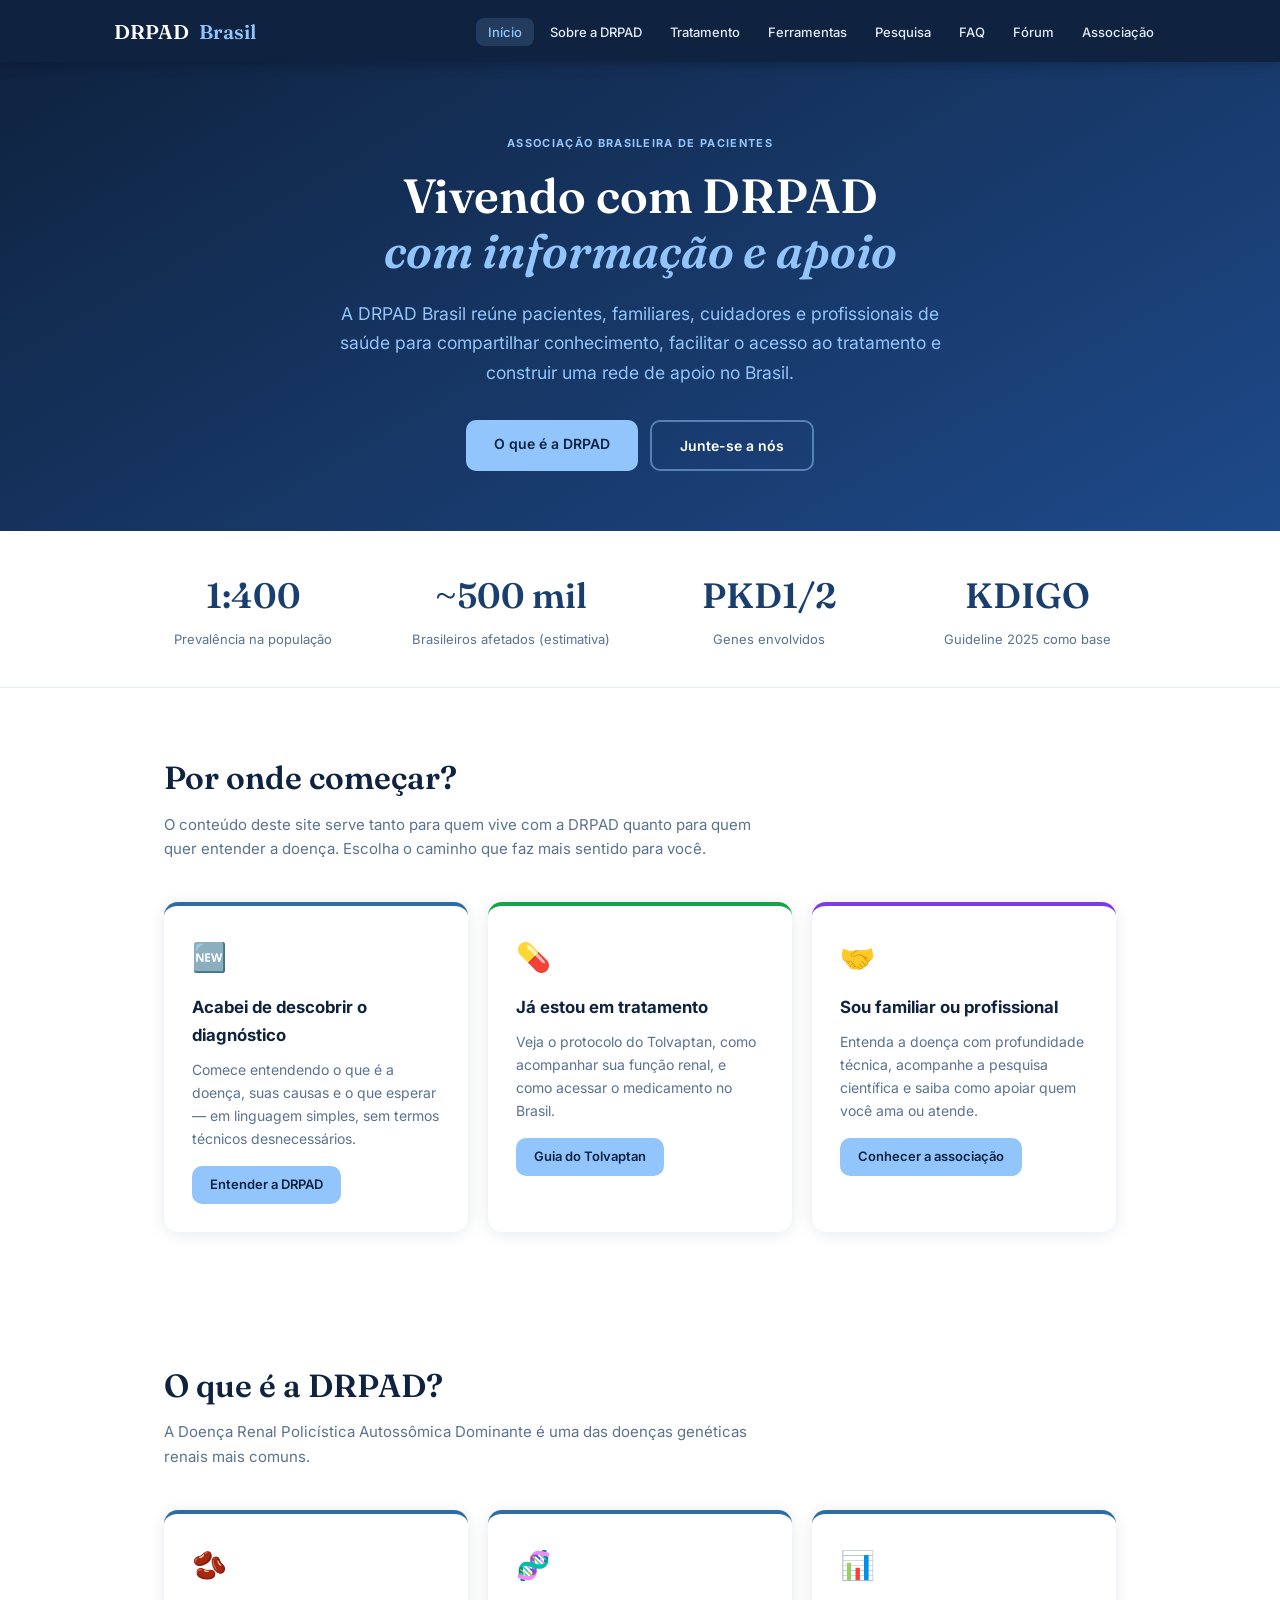
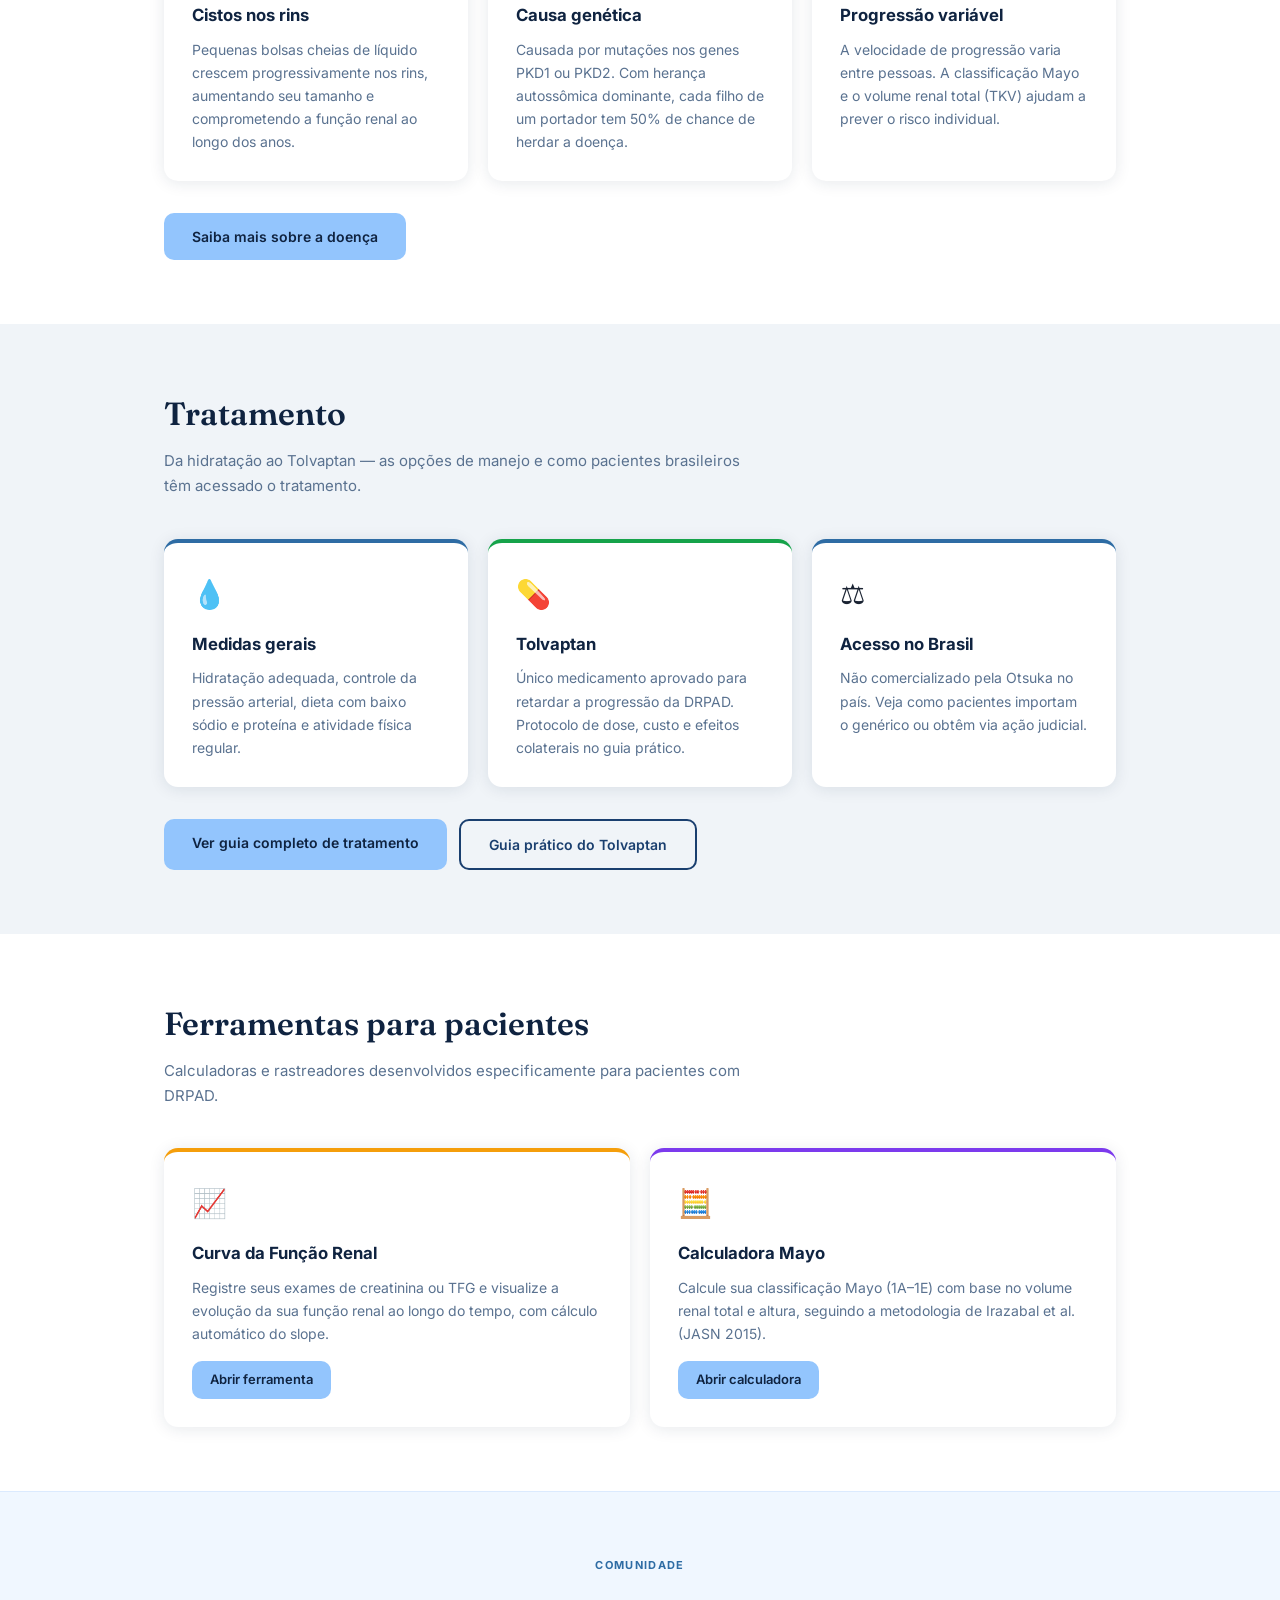
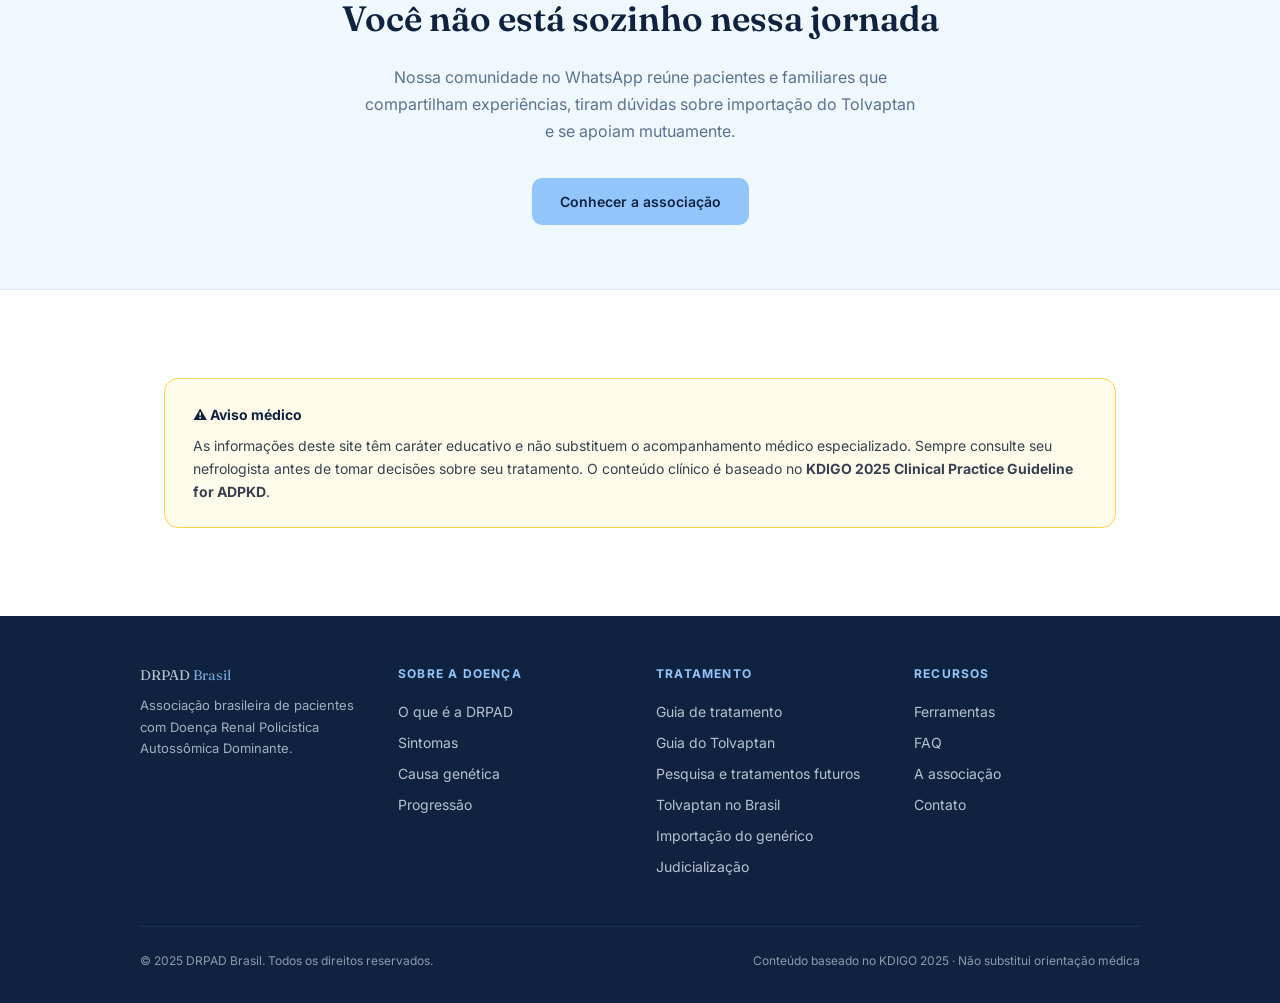
==== commit af458970: "Add files via upload" ====
--- a/index.html
+++ b/index.html
@@ -5,15 +5,15 @@
   <link rel="icon" href="data:image/svg+xml,<svg xmlns='http://www.w3.org/2000/svg' viewBox='0 0 100 100'><text y='.9em' font-size='90'>❤️</text></svg>">
   <link rel="icon" href="data:image/svg+xml,<svg xmlns='http://www.w3.org/2000/svg' viewBox='0 0 100 100'><text y='.9em' font-size='90'>❤️</text></svg>">
   <meta name="viewport" content="width=device-width, initial-scale=1.0">
-  <title>DRPAD Cura — Associação Brasileira de Pacientes com DRPAD</title>
-  <meta name="description" content="A DRPAD Cura é uma associação de pacientes com Doença Renal Policística Autossômica Dominante. Informação, apoio e comunidade para pacientes e familiares no Brasil.">
+  <title>DRPAD Brasil — Associação Brasileira de Pacientes com DRPAD</title>
+  <meta name="description" content="A DRPAD Brasil é uma associação de pacientes com Doença Renal Policística Autossômica Dominante. Informação, apoio e comunidade para pacientes e familiares no Brasil.">
   <link rel="stylesheet" href="css/style.css">
 </head>
 <body>
 
 <nav>
   <div class="nav-inner">
-    <a href="index.html" class="nav-logo">DRPAD <span>Cura</span></a>
+    <a href="index.html" class="nav-logo">DRPAD <span>Brasil</span></a>
     <button class="nav-toggle" aria-label="Menu">
       <span></span><span></span><span></span>
     </button>
@@ -34,7 +34,7 @@
 <section class="hero" style="padding-bottom: 60px; background: linear-gradient(150deg, #0f2340 0%, #1e4a8a 100%);">
   <div class="hero-eyebrow">Associação Brasileira de Pacientes</div>
   <h1>Vivendo com DRPAD<br><em style="font-style:italic; color: var(--sky);">com informação e apoio</em></h1>
-  <p>A DRPAD Cura reúne pacientes, familiares, cuidadores e profissionais de saúde para compartilhar conhecimento, facilitar o acesso ao tratamento e construir uma rede de apoio no Brasil.</p>
+  <p>A DRPAD Brasil reúne pacientes, familiares, cuidadores e profissionais de saúde para compartilhar conhecimento, facilitar o acesso ao tratamento e construir uma rede de apoio no Brasil.</p>
   <div class="hero-ctas">
     <a href="sobre.html" class="btn btn-primary">O que é a DRPAD</a>
     <a href="associacao.html" class="btn btn-outline">Junte-se a nós</a>
@@ -193,7 +193,7 @@
 <footer>
   <div class="footer-inner">
     <div class="footer-col">
-      <a href="index.html" class="footer-logo">DRPAD <span>Cura</span></a>
+      <a href="index.html" class="footer-logo">DRPAD <span>Brasil</span></a>
       <p>Associação brasileira de pacientes com Doença Renal Policística Autossômica Dominante.</p>
     </div>
     <div class="footer-col">
@@ -221,7 +221,7 @@
     </div>
   </div>
   <div class="footer-bottom">
-    <span>© 2025 DRPAD Cura. Todos os direitos reservados.</span>
+    <span>© 2025 DRPAD Brasil. Todos os direitos reservados.</span>
     <span>Conteúdo baseado no KDIGO 2025 · Não substitui orientação médica</span>
   </div>
 </footer>
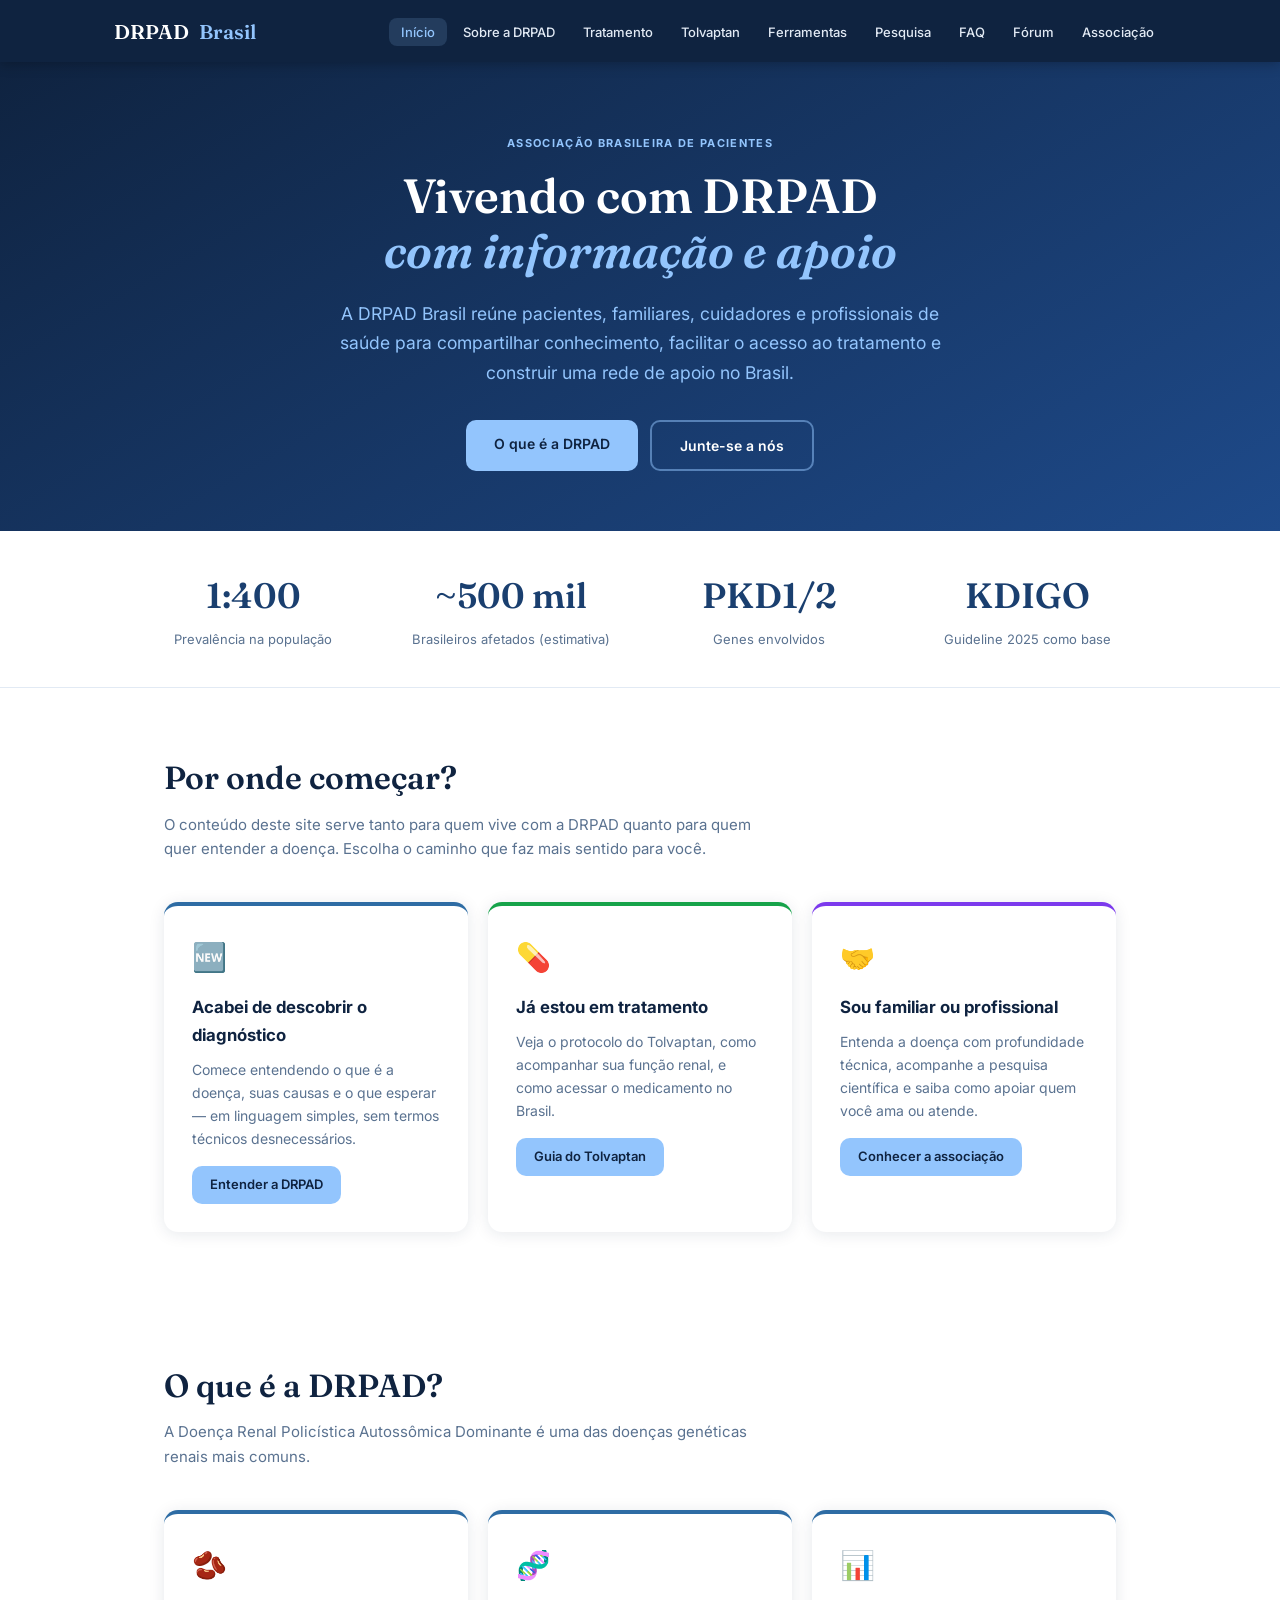
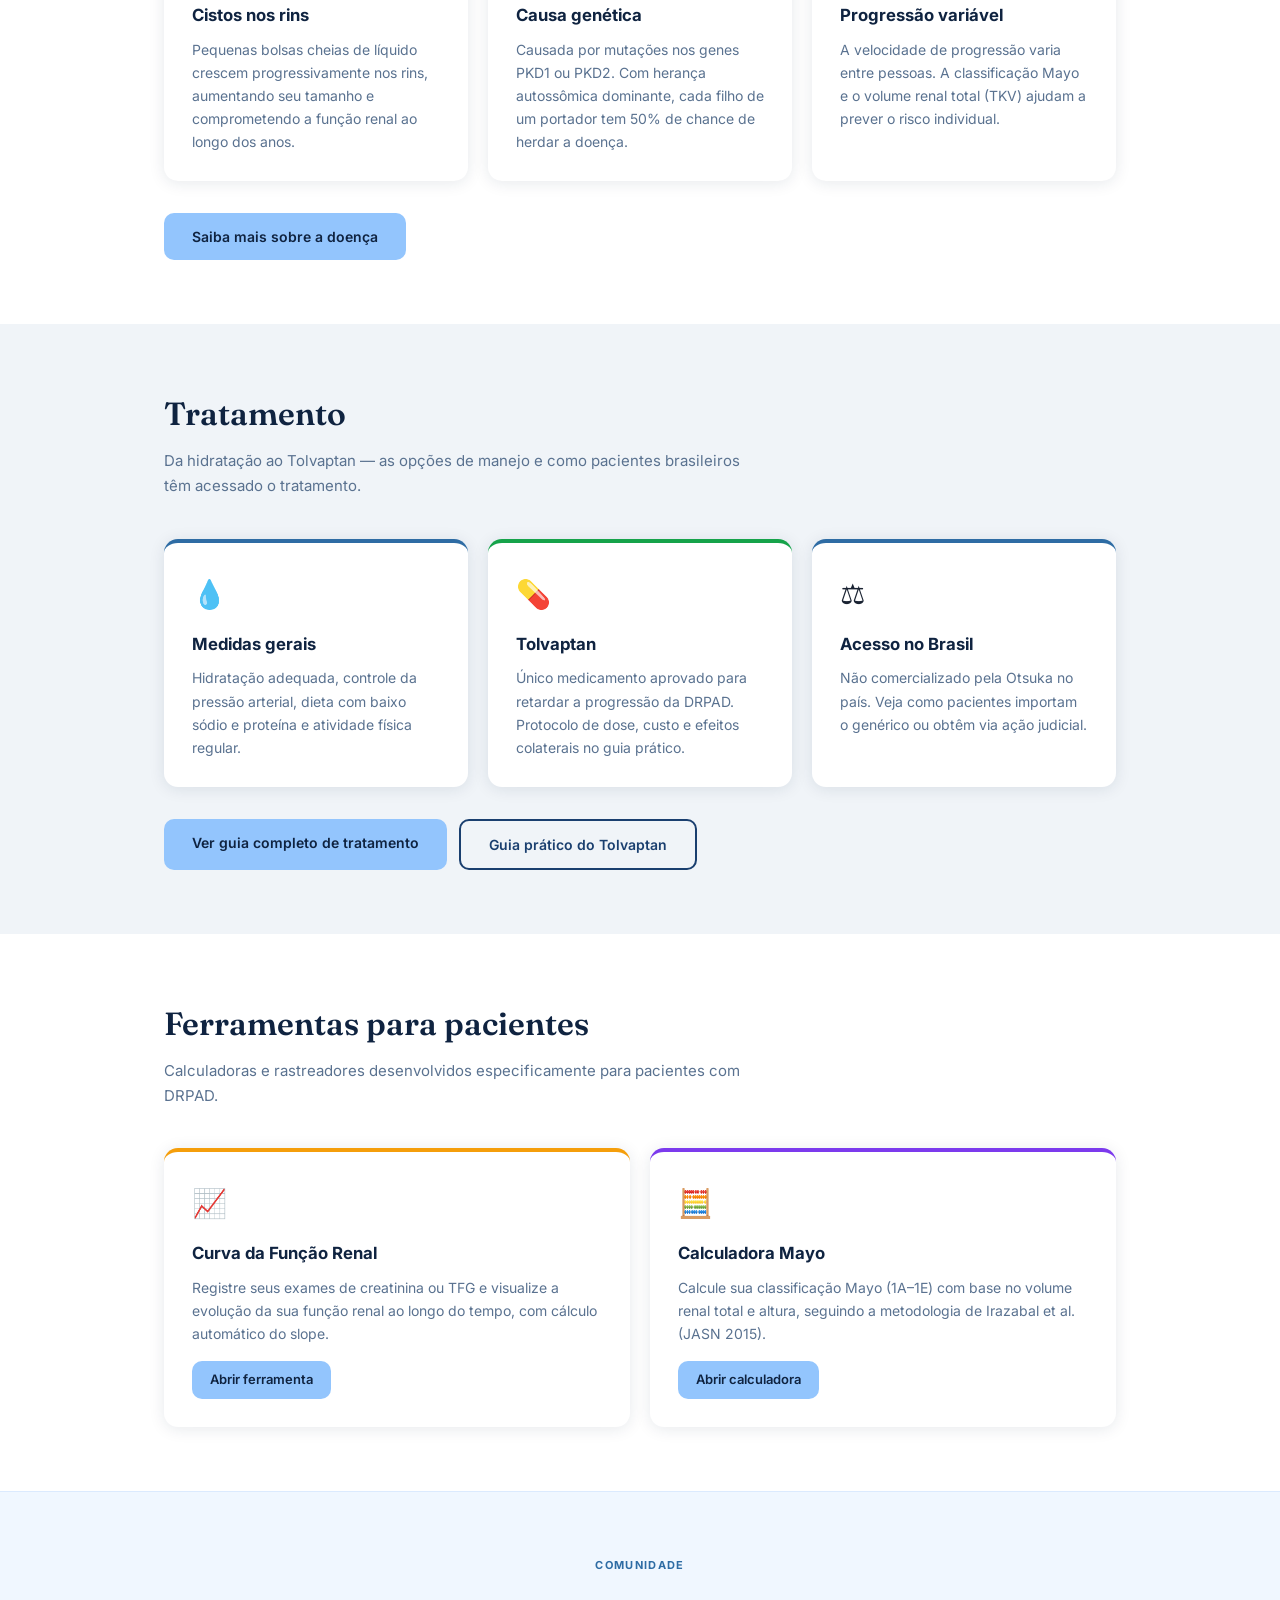
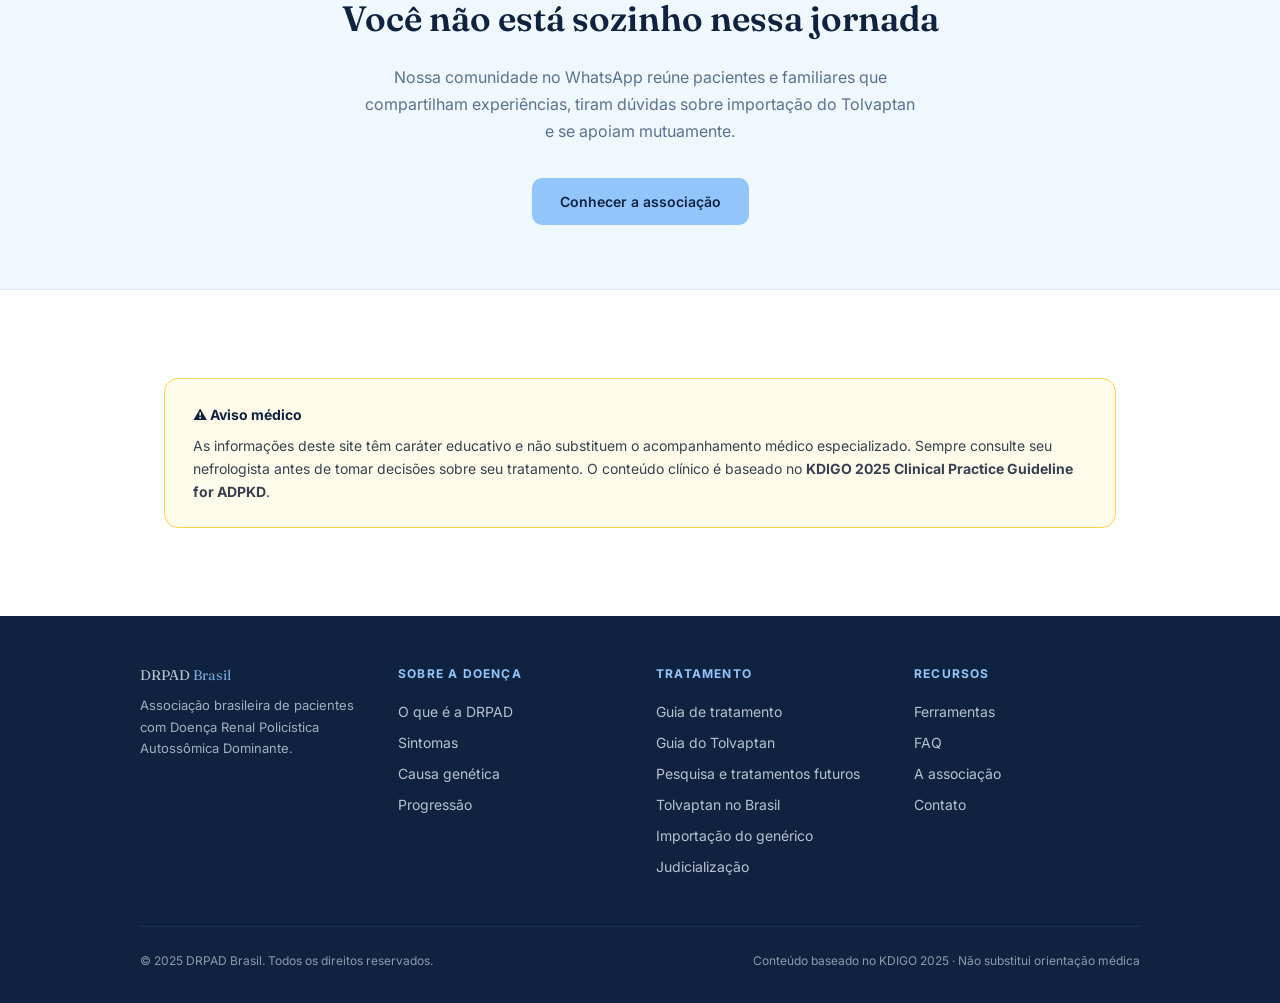
==== commit 134d43fc: "Add files via upload" ====
--- a/index.html
+++ b/index.html
@@ -21,6 +21,7 @@
       <li><a href="index.html">Início</a></li>
       <li><a href="sobre.html">Sobre a DRPAD</a></li>
       <li><a href="tratamento.html">Tratamento</a></li>
+      <li><a href="guia-tolvaptan.html">Tolvaptan</a></li>
       <li><a href="ferramentas.html">Ferramentas</a></li>
       <li><a href="pesquisa.html">Pesquisa</a></li>
       <li><a href="faq.html">FAQ</a></li>
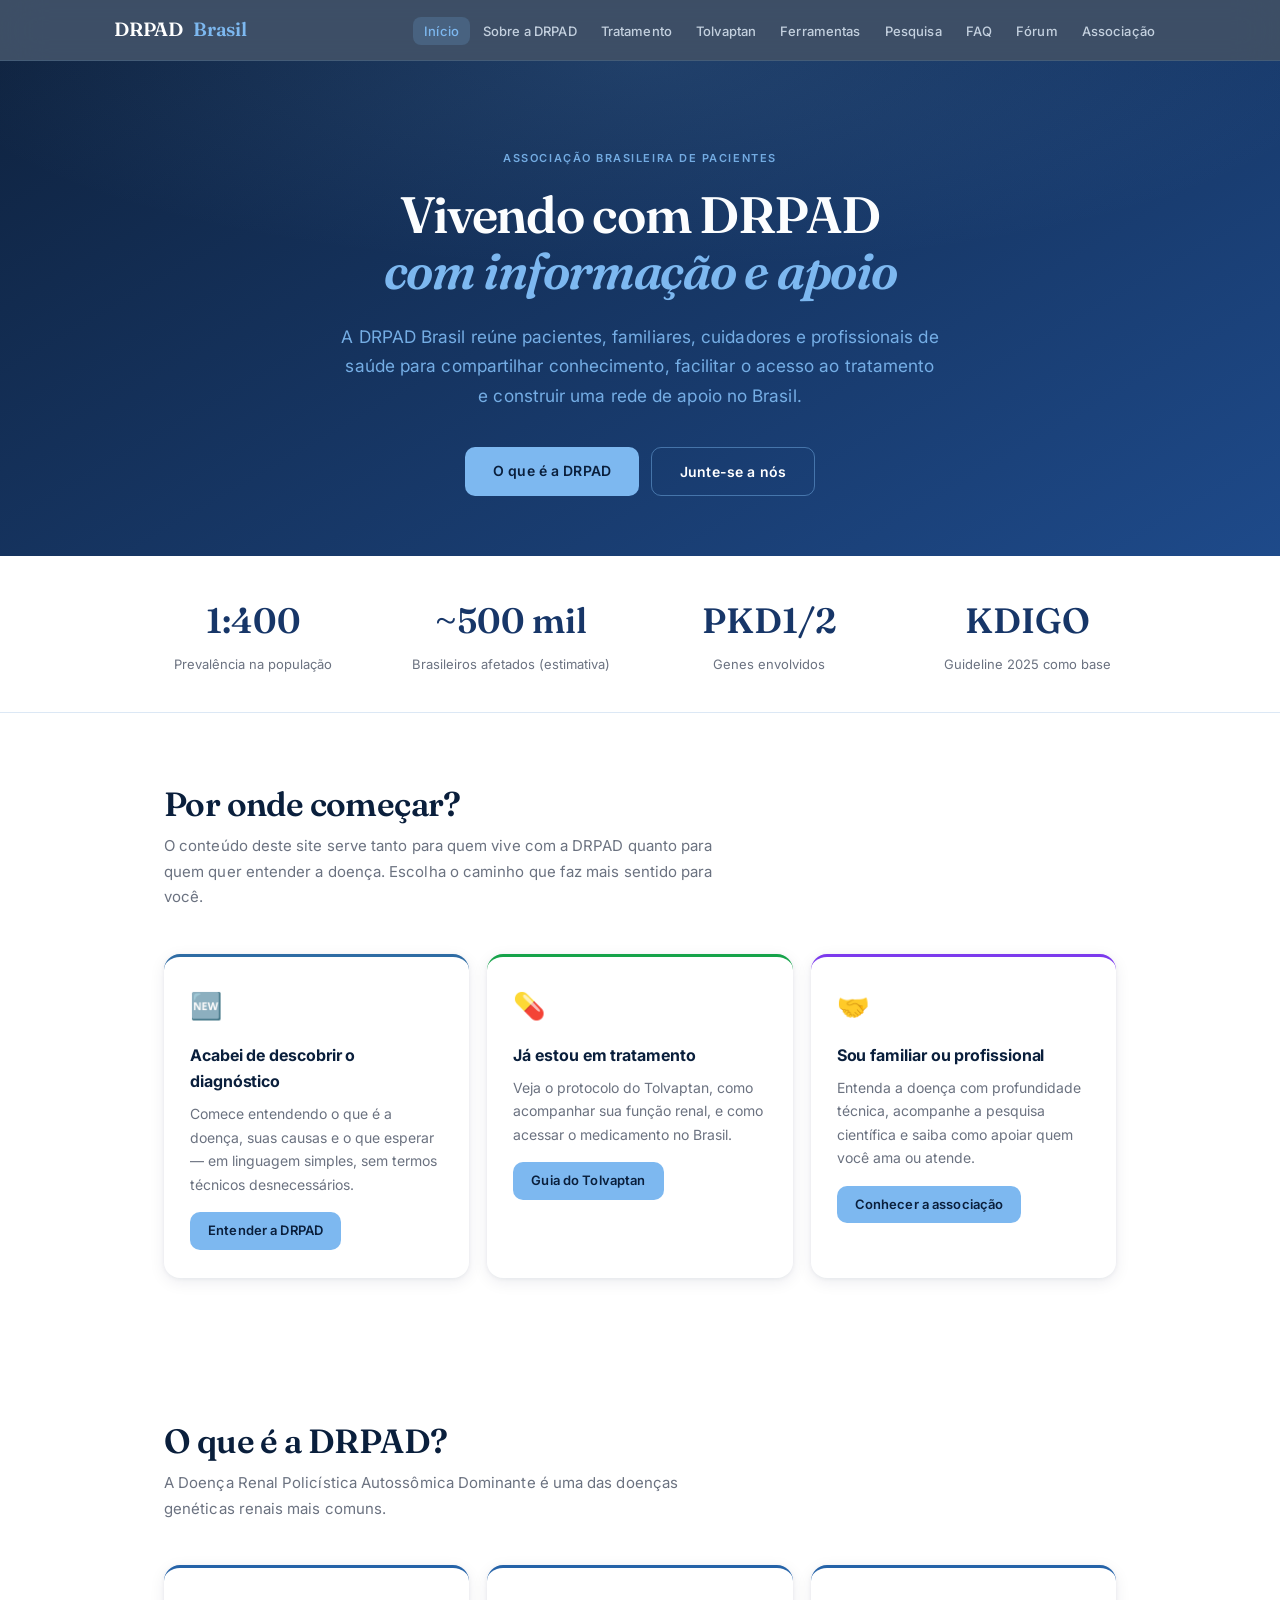
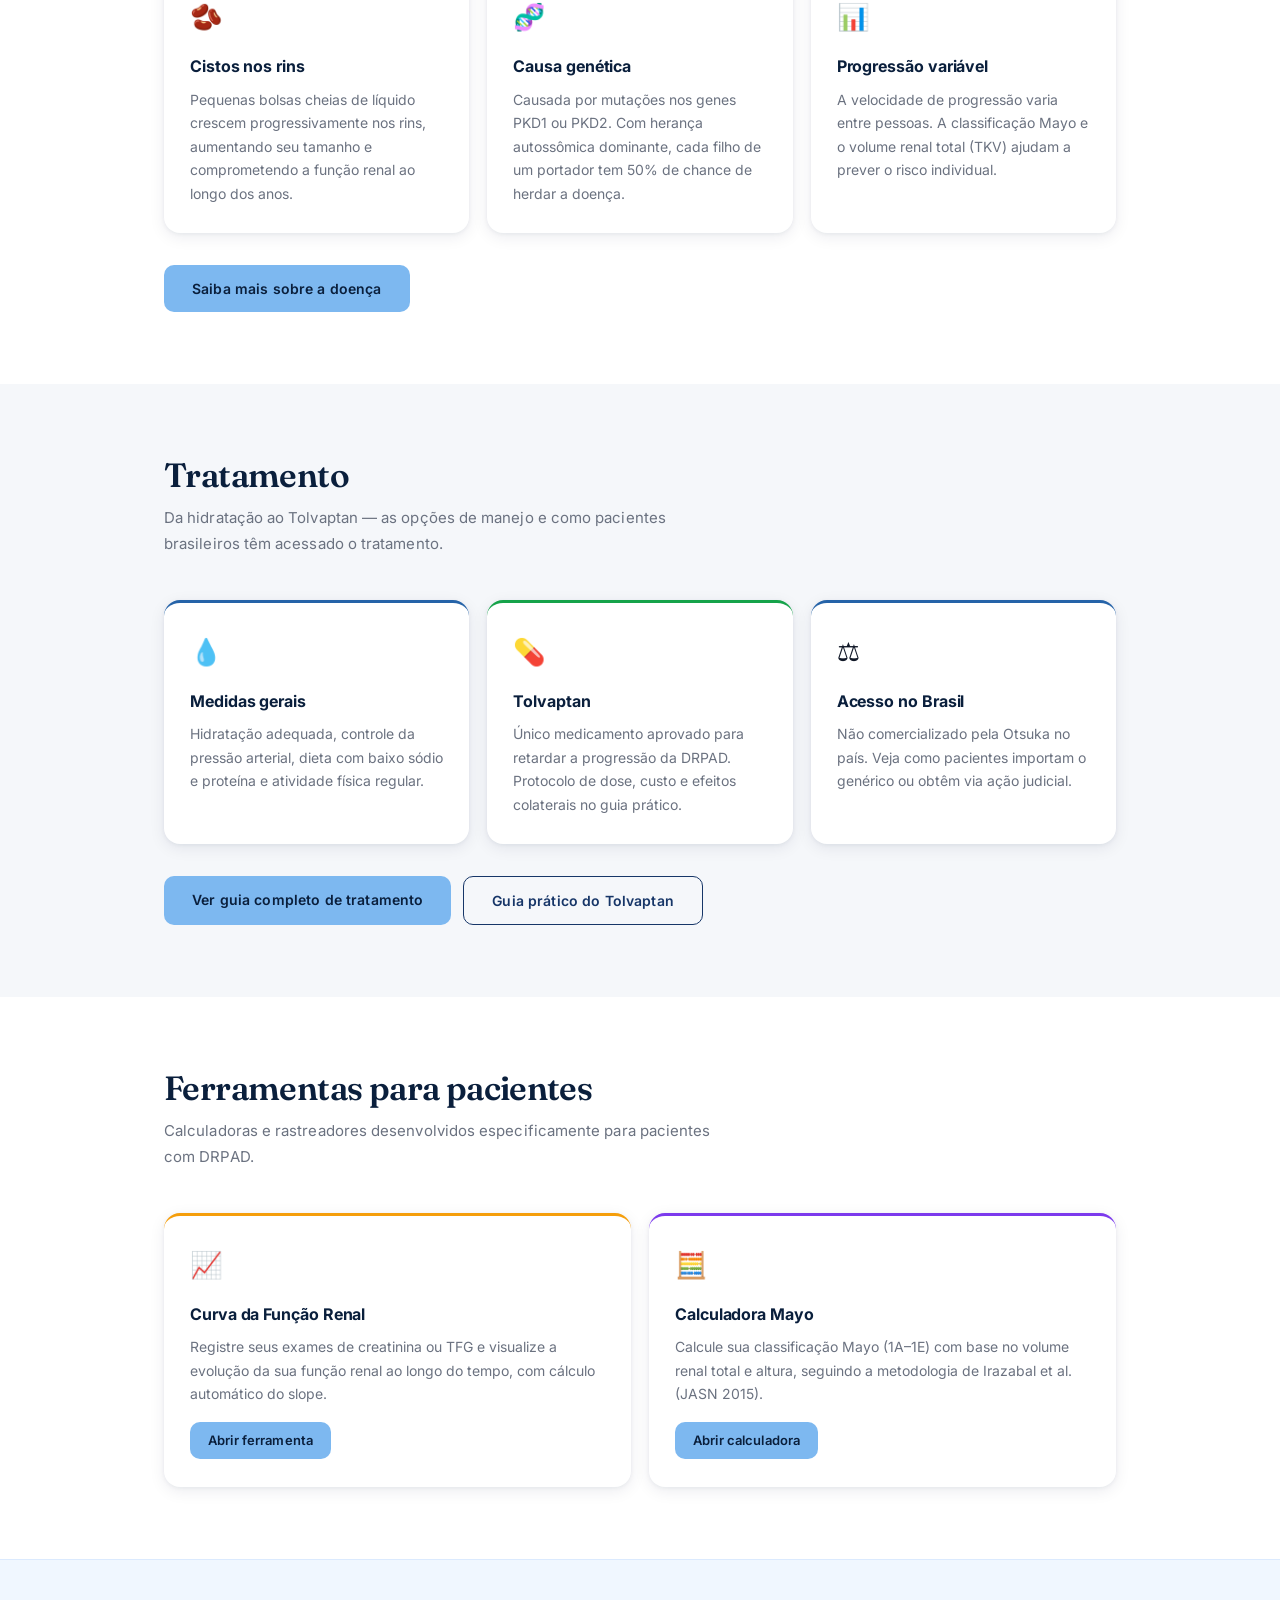
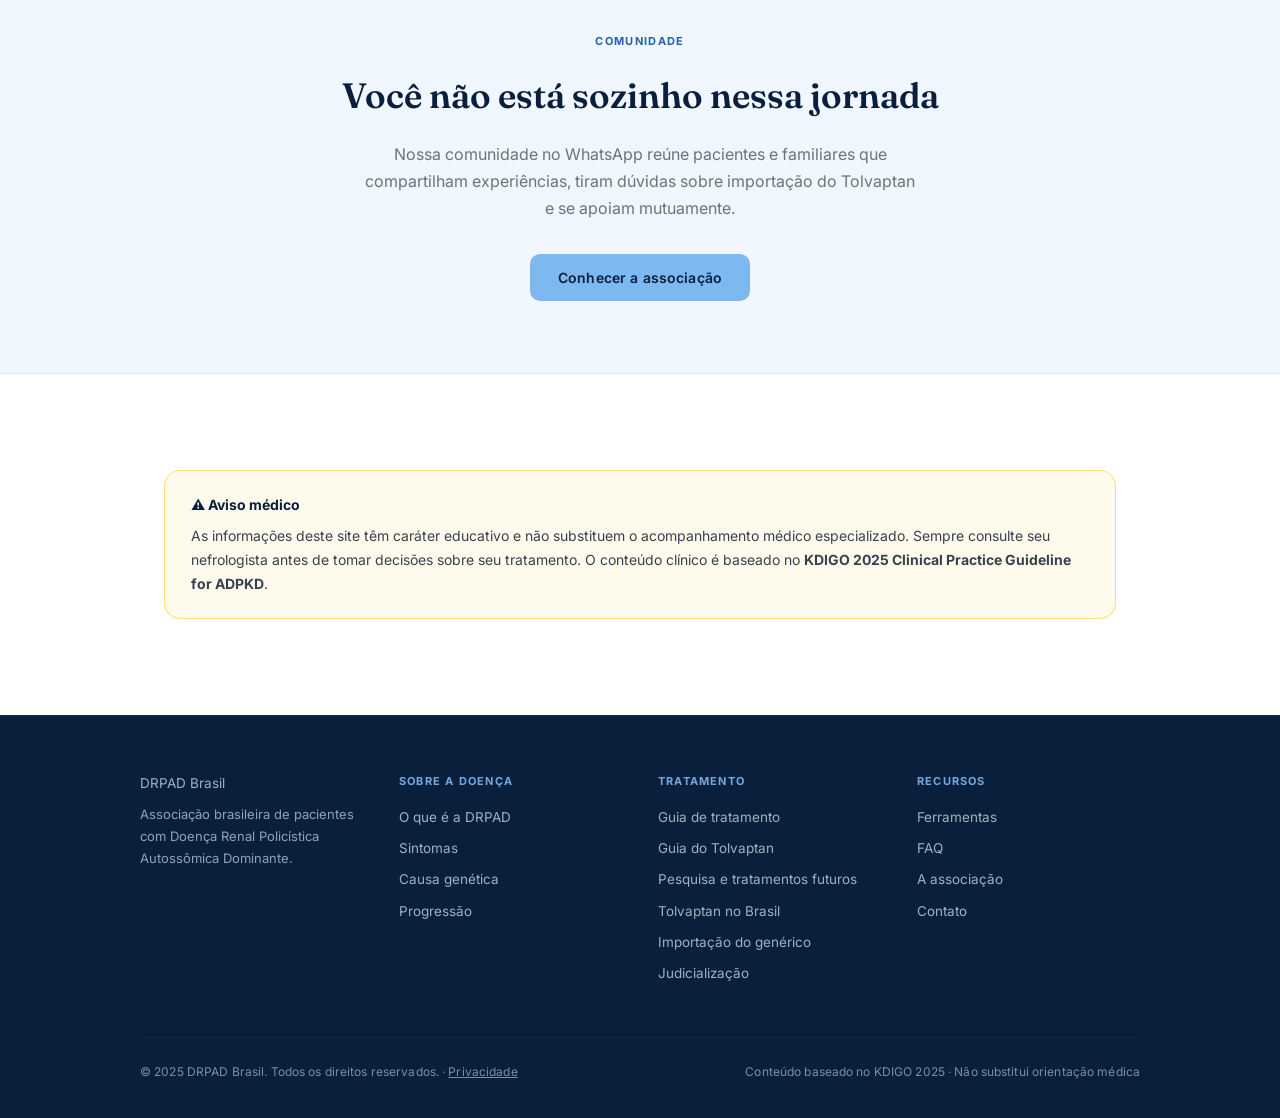
==== commit ca5622e4: "Add files via upload" ====
--- a/index.html
+++ b/index.html
@@ -222,7 +222,7 @@
     </div>
   </div>
   <div class="footer-bottom">
-    <span>© 2025 DRPAD Brasil. Todos os direitos reservados.</span>
+    <span>© 2025 DRPAD Brasil. Todos os direitos reservados. · <a href="privacidade.html" style="color:inherit;text-decoration:underline;">Privacidade</a></span>
     <span>Conteúdo baseado no KDIGO 2025 · Não substitui orientação médica</span>
   </div>
 </footer>
--- a/css/style.css
+++ b/css/style.css
@@ -1,274 +1,441 @@
-/* ── DRPAD Cura — Folha de estilos global ── */
-@import url('https://fonts.googleapis.com/css2?family=Fraunces:ital,wght@0,300;0,600;1,300&family=Inter:wght@400;500;600;700&display=swap');
-
+/* ── DRPAD Brasil — Estilo global (Apple Design) ── */
+@import url('https://fonts.googleapis.com/css2?family=Fraunces:ital,wght@0,300;0,600;1,300&family=Inter:ital,opsz,wght@0,14..32,300;0,14..32,400;0,14..32,500;0,14..32,600;0,14..32,700;1,14..32,400&display=swap');
+
+/* ── Tokens ── */
 :root {
-  --navy:    #0f2340;
-  --blue:    #1a3f6f;
-  --mid:     #2e6ca4;
-  --sky:     #93c5fd;
-  --light:   #e2eaf4;
-  --bg:      #f0f4f8;
+  --navy:    #0a1f3c;
+  --blue:    #173668;
+  --mid:     #2563a8;
+  --sky:     #7db8f0;
+  --sky-dim: rgba(125,184,240,.18);
+  --light:   #dce8f5;
+  --bg:      #f5f7fa;
+  --surface: rgba(255,255,255,0.72);
   --white:   #ffffff;
-  --text:    #1a2332;
-  --muted:   #5a7290;
+  --text:    #111827;
+  --body:    #374151;
+  --muted:   #6b7280;
   --accent:  #f59e0b;
   --green:   #16a34a;
   --red:     #dc2626;
-  --radius:  14px;
-  --shadow:  0 2px 16px rgba(15,35,64,.10);
-}
-
+  --radius:  16px;
+  --radius-sm: 10px;
+  --shadow-sm: 0 1px 4px rgba(10,31,60,.06), 0 4px 16px rgba(10,31,60,.08);
+  --shadow:    0 2px 8px rgba(10,31,60,.07), 0 8px 32px rgba(10,31,60,.10);
+  --shadow-lg: 0 8px 24px rgba(10,31,60,.10), 0 24px 64px rgba(10,31,60,.14);
+  --blur:    blur(20px) saturate(180%);
+  --ease-out: cubic-bezier(0.25, 0.46, 0.45, 0.94);
+}
+
+/* ── Reset ── */
 *, *::before, *::after { box-sizing: border-box; margin: 0; padding: 0; }
-
-html { scroll-behavior: smooth; }
+html { scroll-behavior: smooth; -webkit-font-smoothing: antialiased; }
 
 body {
   font-family: 'Inter', system-ui, sans-serif;
+  font-size: 16px;
+  line-height: 1.65;
   background: var(--bg);
   color: var(--text);
-  line-height: 1.65;
-  font-size: 16px;
-}
-
-/* ── Nav ── */
+  font-optical-sizing: auto;
+}
+
+/* ── Nav — translúcida, flutua sobre conteúdo ── */
 nav {
-  background: var(--navy);
   position: sticky; top: 0; z-index: 100;
-  box-shadow: 0 2px 12px rgba(0,0,0,.25);
-}
+  background: rgba(10, 31, 60, 0.78);
+  backdrop-filter: var(--blur);
+  -webkit-backdrop-filter: var(--blur);
+  border-bottom: 1px solid rgba(125,184,240,.12);
+  /* Sem box-shadow opaco — a translucidez já cria separação */
+}
+
 .nav-inner {
   max-width: 1100px; margin: 0 auto;
   display: flex; align-items: center; justify-content: space-between;
-  padding: 0 24px; height: 62px;
-}
+  padding: 0 24px; height: 60px;
+}
+
 .nav-logo {
   font-family: 'Fraunces', serif;
-  font-size: 1.25rem; font-weight: 600;
+  font-size: 1.2rem; font-weight: 600;
   color: var(--white); text-decoration: none;
+  letter-spacing: -0.01em;
   display: flex; align-items: center; gap: 10px;
-}
+  /* Feedback no pointer-down */
+  transition: opacity 120ms ease-out;
+}
+.nav-logo:active { opacity: 0.7; }
 .nav-logo span { color: var(--sky); }
-.nav-links { display: flex; gap: 4px; list-style: none; }
+
+.nav-links { display: flex; gap: 2px; list-style: none; }
 .nav-links a {
-  color: var(--light); text-decoration: none;
-  font-size: 13px; font-weight: 500;
-  padding: 6px 12px; border-radius: 8px;
-  transition: background .15s, color .15s;
-}
-.nav-links a:hover, .nav-links a.active {
-  background: rgba(147,197,253,.15); color: var(--sky);
-}
-.nav-toggle { display: none; background: none; border: none; cursor: pointer; padding: 4px; }
+  color: rgba(220,232,245,.85); text-decoration: none;
+  font-size: 13px; font-weight: 500; letter-spacing: 0.01em;
+  padding: 6px 11px; border-radius: 8px;
+  transition: background 150ms var(--ease-out), color 150ms var(--ease-out);
+  /* Feedback imediato no toque */
+}
+.nav-links a:hover { background: var(--sky-dim); color: var(--sky); }
+.nav-links a:active { background: rgba(125,184,240,.28); }
+.nav-links a.active { color: var(--sky); background: var(--sky-dim); }
+
+.nav-toggle { display: none; background: none; border: none; cursor: pointer; padding: 6px; }
 .nav-toggle span {
-  display: block; width: 24px; height: 2px;
+  display: block; width: 22px; height: 2px;
   background: var(--white); margin: 5px 0;
-  transition: all .2s;
-}
-
-/* ── Page hero ── */
+  border-radius: 2px;
+  transition: all 220ms var(--ease-out);
+}
+
+/* ── Hero ── */
 .hero {
-  background: linear-gradient(135deg, var(--navy) 0%, var(--blue) 100%);
+  background: linear-gradient(150deg, var(--navy) 0%, #1b3d72 55%, #1e4d8c 100%);
   color: var(--white);
-  padding: 72px 24px 64px;
+  padding: 88px 24px 80px;
   text-align: center;
-}
+  position: relative;
+  overflow: hidden;
+}
+/* Sutil camada de profundidade */
+.hero::before {
+  content: '';
+  position: absolute; inset: 0;
+  background: radial-gradient(ellipse 80% 60% at 50% 0%, rgba(125,184,240,.12) 0%, transparent 70%);
+  pointer-events: none;
+}
+
 .hero-eyebrow {
-  font-size: 11px; font-weight: 700;
-  letter-spacing: .12em; text-transform: uppercase;
-  color: var(--sky); margin-bottom: 16px;
-}
+  font-size: 11px; font-weight: 600;
+  letter-spacing: 0.14em; text-transform: uppercase;
+  color: var(--sky); margin-bottom: 20px;
+  opacity: 0.9;
+}
+
 .hero h1 {
   font-family: 'Fraunces', serif;
-  font-size: clamp(2rem, 5vw, 3rem);
-  font-weight: 600; line-height: 1.15;
-  margin-bottom: 20px;
-}
+  font-size: clamp(2rem, 5vw, 3.2rem);
+  font-weight: 600;
+  line-height: 1.1;
+  letter-spacing: -0.025em; /* tracking negativo em display */
+  margin-bottom: 22px;
+}
+
 .hero p {
-  font-size: 1.1rem; color: var(--sky);
-  max-width: 620px; margin: 0 auto 32px;
-  line-height: 1.7;
-}
+  font-size: 1.08rem; color: var(--sky);
+  max-width: 600px; margin: 0 auto 36px;
+  line-height: 1.72; opacity: 0.92;
+  letter-spacing: 0.005em;
+}
+
 .hero-ctas { display: flex; gap: 12px; justify-content: center; flex-wrap: wrap; }
 
-/* ── Buttons ── */
+/* Page hero (páginas internas) */
+.page-hero {
+  background: linear-gradient(150deg, var(--navy) 0%, #1b3d72 100%);
+  color: var(--white);
+  padding: 64px 24px 56px;
+  text-align: center;
+}
+.page-hero-label {
+  font-size: 11px; font-weight: 600; letter-spacing: 0.14em;
+  text-transform: uppercase; color: var(--sky); margin-bottom: 14px; opacity: .9;
+}
+.page-hero h1 {
+  font-family: 'Fraunces', serif;
+  font-size: clamp(1.75rem, 4vw, 2.6rem);
+  font-weight: 600; line-height: 1.12;
+  letter-spacing: -0.022em;
+  margin-bottom: 16px;
+}
+.page-hero-sub {
+  font-size: 1.05rem; color: var(--sky);
+  max-width: 580px; margin: 0 auto;
+  line-height: 1.68; opacity: .88;
+}
+
+/* ── Botões — feedback no pointer-down ── */
 .btn {
   display: inline-block; text-decoration: none;
-  padding: 12px 28px; border-radius: 10px;
+  padding: 12px 28px; border-radius: var(--radius-sm);
   font-size: 14px; font-weight: 600;
-  transition: transform .15s, box-shadow .15s;
+  letter-spacing: 0.01em;
   cursor: pointer; border: none;
-}
-.btn:hover { transform: translateY(-2px); box-shadow: 0 6px 20px rgba(0,0,0,.18); }
-.btn-primary { background: var(--sky); color: var(--navy); }
-.btn-outline { background: transparent; color: var(--white); border: 2px solid rgba(147,197,253,.5); }
-.btn-outline:hover { border-color: var(--sky); color: var(--sky); }
+  /* Spring: scale desce em pointer-down, sobe em release */
+  transition: transform 120ms var(--ease-out), box-shadow 200ms var(--ease-out), opacity 120ms;
+}
+.btn:hover    { transform: translateY(-2px); box-shadow: 0 8px 24px rgba(0,0,0,.20); }
+.btn:active   { transform: scale(0.97) translateY(0); box-shadow: none; }
+
+.btn-primary  { background: var(--sky); color: var(--navy); }
+.btn-outline  {
+  background: transparent; color: var(--white);
+  border: 1.5px solid rgba(125,184,240,.45);
+}
+.btn-outline:hover { border-color: var(--sky); color: var(--sky); background: var(--sky-dim); }
 
 /* ── Container ── */
 .container { max-width: 1000px; margin: 0 auto; padding: 0 24px; }
-.section { padding: 64px 0; }
+.section { padding: 72px 0; }
 .section-alt { background: var(--white); }
 
-/* ── Section title ── */
+/* ── Títulos de seção — tracking específico por tamanho ── */
 .section-title {
   font-family: 'Fraunces', serif;
-  font-size: clamp(1.5rem, 3vw, 2rem);
+  font-size: clamp(1.5rem, 3vw, 2.1rem);
   font-weight: 600; color: var(--navy);
-  margin-bottom: 8px;
+  letter-spacing: -0.018em; /* negativo em tamanho médio-grande */
+  line-height: 1.15;
+  margin-bottom: 10px;
 }
 .section-sub {
   color: var(--muted); font-size: 15px;
-  margin-bottom: 40px; max-width: 600px;
-}
-
-/* ── Cards grid ── */
-.cards { display: grid; gap: 20px; }
+  margin-bottom: 44px; max-width: 580px;
+  line-height: 1.7; letter-spacing: 0.005em;
+}
+
+/* ── Cards ── */
+.cards { display: grid; gap: 18px; }
 .cards-2 { grid-template-columns: repeat(auto-fit, minmax(280px, 1fr)); }
-.cards-3 { grid-template-columns: repeat(auto-fit, minmax(260px, 1fr)); }
+.cards-3 { grid-template-columns: repeat(auto-fit, minmax(256px, 1fr)); }
 
 .card {
   background: var(--white); border-radius: var(--radius);
-  padding: 28px; box-shadow: var(--shadow);
-  border-top: 4px solid var(--mid);
-  transition: transform .15s, box-shadow .15s;
-}
-.card:hover { transform: translateY(-3px); box-shadow: 0 8px 28px rgba(15,35,64,.13); }
-.card-icon { font-size: 28px; margin-bottom: 14px; }
-.card h3 { font-size: 1.05rem; font-weight: 700; color: var(--navy); margin-bottom: 8px; }
-.card p { font-size: 14px; color: var(--muted); line-height: 1.65; }
-
-/* ── Info box ── */
+  padding: 28px 26px; box-shadow: var(--shadow-sm);
+  border-top: 3px solid var(--mid);
+  /* Spring suave — critically damped, sem bounce em hover estático */
+  transition: transform 220ms var(--ease-out), box-shadow 220ms var(--ease-out);
+}
+.card:hover {
+  transform: translateY(-4px);
+  box-shadow: var(--shadow);
+}
+.card:active { transform: scale(0.98) translateY(0); }
+
+.card-icon { font-size: 26px; margin-bottom: 14px; }
+.card h3 {
+  font-size: 1rem; font-weight: 700; color: var(--navy);
+  margin-bottom: 8px; letter-spacing: -0.005em;
+}
+.card p { font-size: 14px; color: var(--muted); line-height: 1.68; }
+
+/* ── Info box — material leve sobre fundo ── */
 .info-box {
-  background: #eff6ff; border: 1.5px solid #bfdbfe;
-  border-radius: var(--radius); padding: 24px 28px;
+  background: rgba(239,246,255,.90);
+  border: 1px solid rgba(191,219,254,.8);
+  border-radius: var(--radius); padding: 22px 26px;
   margin: 24px 0;
-}
-.info-box.warning { background: #fffbeb; border-color: #fcd34d; }
-.info-box.success { background: #f0fdf4; border-color: #86efac; }
+  backdrop-filter: blur(4px);
+}
+.info-box.warning { background: rgba(255,251,235,.95); border-color: rgba(252,211,77,.7); }
+.info-box.success { background: rgba(240,253,244,.95); border-color: rgba(134,239,172,.8); }
 .info-box h4 { font-size: 14px; font-weight: 700; color: var(--navy); margin-bottom: 8px; }
-.info-box p, .info-box li { font-size: 14px; color: #374151; line-height: 1.65; }
+.info-box p, .info-box li { font-size: 14px; color: #374151; line-height: 1.7; }
 .info-box ul { padding-left: 20px; }
 .info-box li { margin-bottom: 4px; }
 
-/* ── Prose ── */
+/* ── Prose — leading e tracking certos por tamanho ── */
 .prose h2 {
   font-family: 'Fraunces', serif;
-  font-size: 1.4rem; color: var(--navy);
-  margin: 40px 0 12px; font-weight: 600;
-}
-.prose h3 { font-size: 1.05rem; font-weight: 700; color: var(--navy); margin: 28px 0 8px; }
-.prose p { font-size: 15px; color: #374151; margin-bottom: 16px; line-height: 1.75; }
+  font-size: 1.45rem; color: var(--navy);
+  margin: 44px 0 12px; font-weight: 600;
+  letter-spacing: -0.015em;
+  line-height: 1.2;
+}
+.prose h3 {
+  font-size: 1.05rem; font-weight: 700; color: var(--navy);
+  margin: 30px 0 8px; letter-spacing: -0.005em;
+}
+.prose p { font-size: 15px; color: var(--body); margin-bottom: 16px; line-height: 1.78; }
 .prose ul, .prose ol { padding-left: 24px; margin-bottom: 16px; }
-.prose li { font-size: 15px; color: #374151; margin-bottom: 6px; line-height: 1.65; }
-.prose a { color: var(--mid); }
+.prose li { font-size: 15px; color: var(--body); margin-bottom: 6px; line-height: 1.68; }
+.prose a { color: var(--mid); text-underline-offset: 2px; }
 .prose strong { color: var(--navy); }
 
 /* ── Badge ── */
 .badge {
   display: inline-block; padding: 3px 10px; border-radius: 20px;
-  font-size: 11px; font-weight: 700; letter-spacing: .06em;
+  font-size: 11px; font-weight: 700; letter-spacing: 0.07em;
   text-transform: uppercase; margin-left: 6px;
 }
-.badge-tech { background: #e0e7ff; color: #3730a3; }
-.badge-kdigo { background: #fef9c3; color: #713f12; }
-
-/* ── Iframe container ── */
+.badge-tech   { background: #e0e7ff; color: #3730a3; }
+.badge-kdigo  { background: #fef9c3; color: #713f12; }
+
+/* ── Iframe ── */
 .iframe-wrap {
   border-radius: var(--radius); overflow: hidden;
-  box-shadow: var(--shadow); border: 1.5px solid var(--light);
+  box-shadow: var(--shadow); border: 1px solid var(--light);
   margin: 24px 0;
 }
 .iframe-wrap iframe { display: block; width: 100%; border: none; }
 
-/* ── FAQ ── */
+/* ── FAQ — accordion com spring ── */
 .faq-item {
   background: var(--white); border-radius: var(--radius);
-  box-shadow: var(--shadow); margin-bottom: 12px;
+  box-shadow: var(--shadow-sm); margin-bottom: 10px;
   overflow: hidden;
-}
+  transition: box-shadow 200ms var(--ease-out);
+}
+.faq-item:hover { box-shadow: var(--shadow); }
+
 .faq-q {
   width: 100%; background: none; border: none; cursor: pointer;
   padding: 20px 24px; text-align: left;
   display: flex; justify-content: space-between; align-items: center;
   font-size: 15px; font-weight: 600; color: var(--navy);
-  gap: 12px;
-}
-.faq-q:hover { background: var(--bg); }
-.faq-icon { font-size: 20px; color: var(--mid); flex-shrink: 0; transition: transform .2s; }
+  gap: 12px; letter-spacing: -0.005em;
+  /* Feedback imediato no toque */
+  transition: background 120ms ease-out;
+}
+.faq-q:hover { background: rgba(245,247,250,.8); }
+.faq-q:active { background: var(--bg); }
+
+.faq-icon {
+  font-size: 20px; color: var(--mid); flex-shrink: 0;
+  transition: transform 250ms var(--ease-out);
+  display: flex; align-items: center; justify-content: center;
+  width: 24px; height: 24px;
+}
 .faq-a {
   padding: 0 24px; max-height: 0; overflow: hidden;
-  transition: max-height .3s ease, padding .3s;
-  font-size: 14px; color: #374151; line-height: 1.75;
-}
-.faq-item.open .faq-a { max-height: 400px; padding: 0 24px 20px; }
+  transition: max-height 320ms var(--ease-out), padding 280ms var(--ease-out);
+  font-size: 14.5px; color: var(--body); line-height: 1.78;
+}
+.faq-item.open .faq-a    { max-height: 600px; padding: 0 24px 22px; }
 .faq-item.open .faq-icon { transform: rotate(45deg); }
 
-/* ── Contact form ── */
+/* ── Formulário ── */
 .form-group { margin-bottom: 18px; }
-.form-group label { display: block; font-size: 13px; font-weight: 600; color: var(--muted); margin-bottom: 6px; }
-.form-group input, .form-group textarea, .form-group select {
-  width: 100%; padding: 10px 14px;
-  border: 1.5px solid var(--light); border-radius: 10px;
-  font-size: 14px; color: var(--text); background: var(--white);
+.form-group label {
+  display: block; font-size: 13px; font-weight: 600;
+  color: var(--muted); margin-bottom: 6px; letter-spacing: 0.01em;
+}
+.form-group input,
+.form-group textarea,
+.form-group select {
+  width: 100%; padding: 11px 14px;
+  border: 1.5px solid #e5e7eb; border-radius: var(--radius-sm);
+  font-size: 15px; color: var(--text); background: var(--white);
   font-family: inherit; outline: none;
-  transition: border-color .15s;
-}
-.form-group input:focus, .form-group textarea:focus { border-color: var(--mid); }
+  transition: border-color 160ms ease-out, box-shadow 160ms ease-out;
+}
+.form-group input:focus,
+.form-group textarea:focus {
+  border-color: var(--mid);
+  box-shadow: 0 0 0 3px rgba(37,99,168,.12);
+}
 .form-group textarea { resize: vertical; min-height: 120px; }
 
-/* ── Footer ── */
+/* ── Tabelas ── */
+table {
+  width: 100%; border-collapse: collapse;
+  font-size: 14px; margin: 20px 0;
+  background: var(--white); border-radius: var(--radius);
+  box-shadow: var(--shadow-sm); overflow: hidden;
+}
+th {
+  background: var(--navy); color: var(--white);
+  padding: 12px 16px; text-align: left;
+  font-size: 12px; font-weight: 600;
+  letter-spacing: 0.06em; text-transform: uppercase;
+}
+td { padding: 11px 16px; border-bottom: 1px solid #f0f3f7; color: var(--body); }
+tr:last-child td { border-bottom: none; }
+tr:hover td { background: rgba(245,247,250,.7); }
+
+/* ── Footer — material pesado, separa estrutura ── */
 footer {
-  background: var(--navy); color: var(--light);
-  padding: 48px 24px 32px;
+  background: var(--navy);
+  color: var(--light);
+  padding: 56px 24px 36px;
+  border-top: 1px solid rgba(125,184,240,.08);
 }
 .footer-inner {
   max-width: 1000px; margin: 0 auto;
-  display: grid; grid-template-columns: repeat(auto-fit, minmax(200px,1fr));
-  gap: 32px; margin-bottom: 40px;
+  display: grid; grid-template-columns: repeat(auto-fit, minmax(190px,1fr));
+  gap: 36px; margin-bottom: 44px;
 }
 .footer-col h4 {
-  font-size: 12px; font-weight: 700; letter-spacing: .1em;
-  text-transform: uppercase; color: var(--sky); margin-bottom: 16px;
+  font-size: 11px; font-weight: 700; letter-spacing: 0.11em;
+  text-transform: uppercase; color: var(--sky);
+  margin-bottom: 16px; opacity: .9;
 }
 .footer-col a {
   display: block; color: var(--light); text-decoration: none;
-  font-size: 14px; margin-bottom: 8px; opacity: .8;
-  transition: opacity .15s;
+  font-size: 13.5px; margin-bottom: 9px; opacity: .72;
+  transition: opacity 150ms ease-out, color 150ms ease-out;
 }
 .footer-col a:hover { opacity: 1; color: var(--sky); }
-.footer-col p { font-size: 13px; opacity: .7; line-height: 1.65; }
+.footer-col p { font-size: 13px; opacity: .65; line-height: 1.7; }
+
 .footer-bottom {
   max-width: 1000px; margin: 0 auto;
-  border-top: 1px solid rgba(147,197,253,.15);
+  border-top: 1px solid rgba(125,184,240,.12);
   padding-top: 24px;
   display: flex; justify-content: space-between; align-items: center;
   flex-wrap: wrap; gap: 12px;
-  font-size: 12px; opacity: .6;
-}
-.footer-logo {
-  font-family: 'Fraunces', serif; font-size: 1.1rem;
-  color: var(--white); margin-bottom: 10px; display: block;
-}
-.footer-logo span { color: var(--sky); }
+  font-size: 12px; opacity: .55; letter-spacing: 0.01em;
+}
+.footer-bottom a { color: inherit; }
 
 /* ── Stat strip ── */
 .stat-strip {
-  background: var(--navy); color: var(--white);
-  padding: 40px 24px;
+  background: linear-gradient(135deg, var(--navy) 0%, #173668 100%);
+  color: var(--white); padding: 48px 24px;
+  border-top: 1px solid rgba(125,184,240,.1);
+  border-bottom: 1px solid rgba(125,184,240,.1);
 }
 .stat-strip-inner {
   max-width: 1000px; margin: 0 auto;
-  display: grid; grid-template-columns: repeat(auto-fit, minmax(160px,1fr));
+  display: grid; grid-template-columns: repeat(auto-fit, minmax(150px,1fr));
   gap: 32px; text-align: center;
 }
-.stat-val { font-family: 'Fraunces', serif; font-size: 2.5rem; font-weight: 600; color: var(--sky); }
-.stat-label { font-size: 13px; color: var(--light); opacity: .8; margin-top: 4px; }
-
-/* ── Responsive ── */
+.stat-val {
+  font-family: 'Fraunces', serif;
+  font-size: 2.6rem; font-weight: 600; color: var(--sky);
+  letter-spacing: -0.03em; /* forte tracking negativo em display grande */
+  line-height: 1;
+}
+.stat-label { font-size: 13px; color: var(--light); opacity: .75; margin-top: 6px; letter-spacing: 0.01em; }
+
+/* ── Reduced motion — cross-fade em vez de slide/spring ── */
+@media (prefers-reduced-motion: reduce) {
+  *, *::before, *::after {
+    transition-duration: 0.01ms !important;
+    animation-duration: 0.01ms !important;
+  }
+  .card:hover, .btn:hover { transform: none; }
+  .faq-a { transition: none; }
+}
+
+/* ── Reduced transparency — superfícies mais sólidas ── */
+@media (prefers-reduced-transparency: reduce) {
+  nav { background: var(--navy); backdrop-filter: none; }
+  .info-box { background: #eff6ff; backdrop-filter: none; }
+  .surface { background: var(--white); backdrop-filter: none; }
+}
+
+/* ── Responsivo ── */
 @media (max-width: 700px) {
-  .nav-links { display: none; flex-direction: column; position: absolute; top: 62px; left: 0; right: 0; background: var(--navy); padding: 16px; gap: 4px; }
+  .nav-links {
+    display: none; flex-direction: column;
+    position: absolute; top: 60px; left: 0; right: 0;
+    background: rgba(10,31,60,.96);
+    backdrop-filter: var(--blur);
+    -webkit-backdrop-filter: var(--blur);
+    padding: 16px 12px; gap: 2px;
+    border-bottom: 1px solid rgba(125,184,240,.12);
+  }
   .nav-links.open { display: flex; }
   .nav-toggle { display: block; }
-  .hero { padding: 48px 20px 40px; }
-  .section { padding: 48px 0; }
+
+  .hero { padding: 64px 20px 56px; }
+  .page-hero { padding: 48px 20px 40px; }
+  .section { padding: 56px 0; }
+  .section-title { letter-spacing: -0.015em; }
+
   .footer-bottom { flex-direction: column; text-align: center; }
-}
+
+  table { font-size: 13px; }
+  th, td { padding: 10px 12px; }
+}
